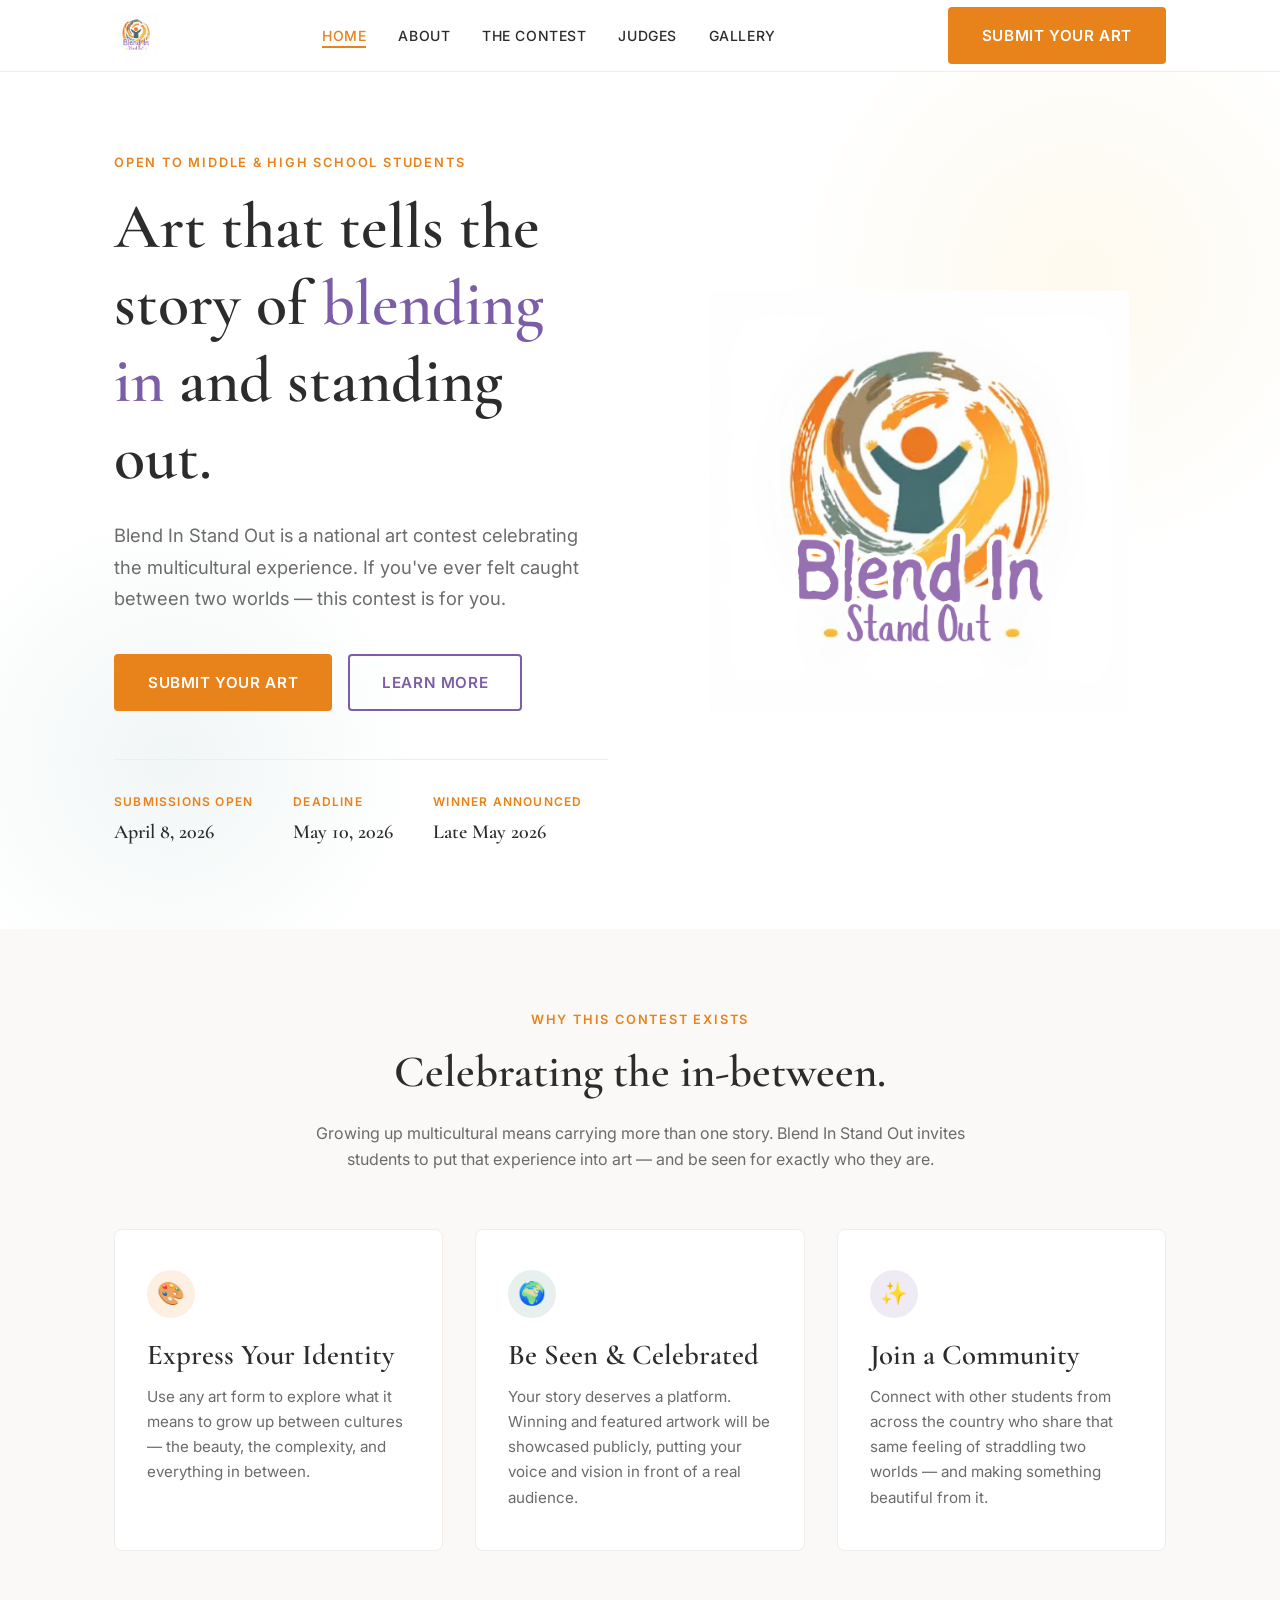
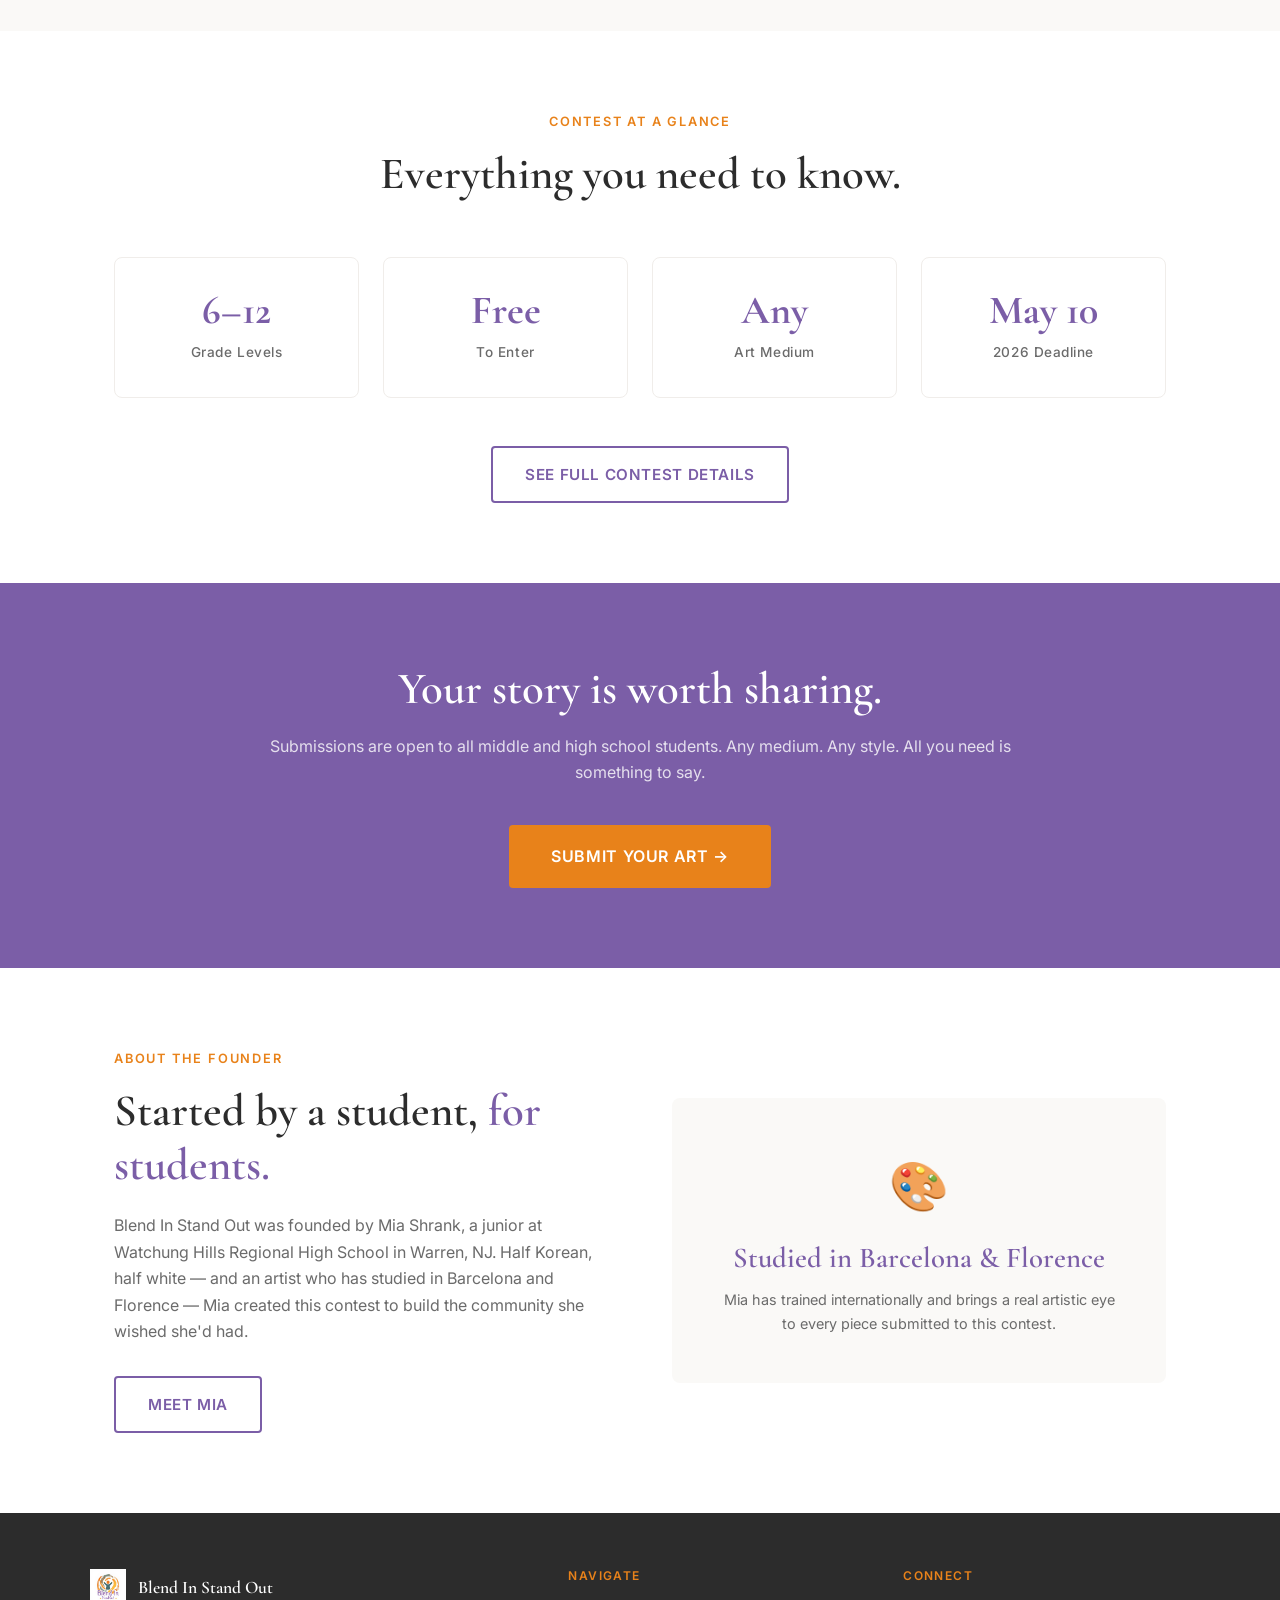
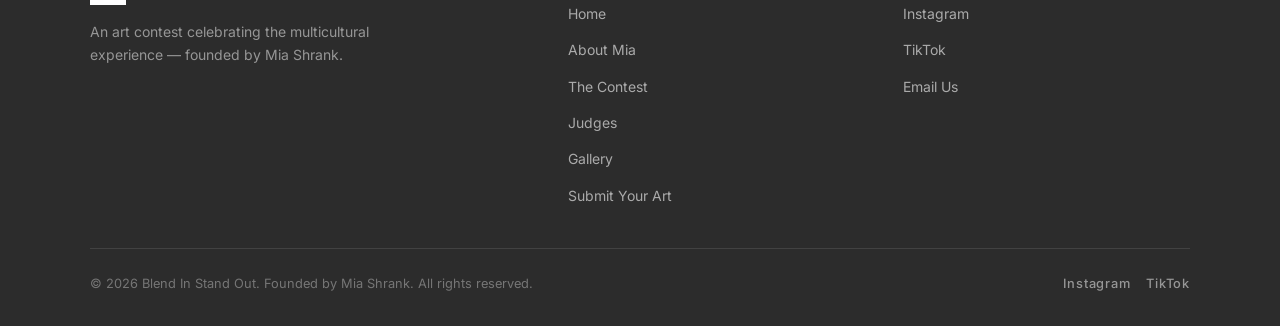
==== index.html @ b20b58b5 "Update index.html" ====
<!DOCTYPE html>
<html lang="en">
<head>
  <meta charset="UTF-8" />
  <meta name="viewport" content="width=device-width, initial-scale=1.0" />
  <title>Blend In Stand Out — Art Contest Celebrating the Multicultural Experience</title>
  <meta name="description" content="Blend In Stand Out is a national art contest celebrating the multicultural experience — open to middle and high school students." />
  <meta property="og:title" content="Blend In Stand Out Art Contest" />
  <meta property="og:description" content="An art contest celebrating the multicultural experience. Open to middle and high school students." />
  <meta property="og:image" content="images/logo.png" />
  <link rel="icon" href="images/logo.png" type="image/png" />
  <link rel="stylesheet" href="css/style.css" />
</head>
<body>

  <!-- NAVIGATION -->
  <nav class="nav">
    <div class="nav__inner">
      <a href="index.html" class="nav__logo">
        <img src="logo.png" alt="Blend In Stand Out" onerror="this.style.display='none'; this.nextElementSibling.style.display='block';" />
        <span class="nav__logo-text" style="display:none;">Blend In Stand Out</span>
      </a>
      <ul class="nav__links">
        <li><a href="index.html">Home</a></li>
        <li><a href="about.html">About</a></li>
        <li><a href="contest.html">The Contest</a></li>
        <li><a href="judges.html">Judges</a></li>
        <li><a href="gallery.html">Gallery</a></li>
      </ul>
      <a href="submit.html" class="btn btn--primary nav__cta">Submit Your Art</a>
      <button class="nav__hamburger" aria-label="Open menu">
        <span></span><span></span><span></span>
      </button>
    </div>
  </nav>

  <!-- MOBILE NAV -->
  <div class="nav__mobile">
    <a href="index.html">Home</a>
    <a href="about.html">About</a>
    <a href="contest.html">The Contest</a>
    <a href="judges.html">Judges</a>
    <a href="gallery.html">Gallery</a>
    <a href="submit.html" class="btn btn--primary">Submit Your Art</a>
  </div>

  <div class="page-content">

    <!-- HERO -->
    <section class="hero">
      <div class="hero__inner">
        <div class="hero__text">
          <p class="hero__eyebrow">Open to Middle &amp; High School Students</p>
          <h1 class="hero__title">
            Art that tells the story of <span>blending in</span> and standing out.
          </h1>
          <p class="hero__subtitle">
            Blend In Stand Out is a national art contest celebrating the multicultural experience. If you've ever felt caught between two worlds — this contest is for you.
          </p>
          <div class="hero__actions">
            <a href="submit.html" class="btn btn--primary">Submit Your Art</a>
            <a href="contest.html" class="btn btn--outline">Learn More</a>
          </div>
          <div class="hero__dates">
            <div class="hero__date-item">
              <span class="hero__date-label">Submissions Open</span>
              <span class="hero__date-value">April 8, 2026</span>
            </div>
            <div class="hero__date-item">
              <span class="hero__date-label">Deadline</span>
              <span class="hero__date-value">May 10, 2026</span>
            </div>
            <div class="hero__date-item">
              <span class="hero__date-label">Winner Announced</span>
              <span class="hero__date-value">Late May 2026</span>
            </div>
          </div>
        </div>
        <div class="hero__logo">
          <img src="logo.png" alt="Blend In Stand Out logo" />
        </div>
      </div>
    </section>

    <!-- MISSION -->
    <section class="section section--alt">
      <div class="container">
        <div class="text-center fade-in">
          <p class="hero__eyebrow">Why This Contest Exists</p>
          <h2>Celebrating the in-between.</h2>
          <p style="margin: 20px auto 0;">Growing up multicultural means carrying more than one story. Blend In Stand Out invites students to put that experience into art — and be seen for exactly who they are.</p>
        </div>
        <div class="mission__grid">
          <div class="mission__card fade-in fade-in-delay-1">
            <div class="mission__icon mission__icon--orange">🎨</div>
            <h3>Express Your Identity</h3>
            <p>Use any art form to explore what it means to grow up between cultures — the beauty, the complexity, and everything in between.</p>
          </div>
          <div class="mission__card fade-in fade-in-delay-2">
            <div class="mission__icon mission__icon--teal">🌍</div>
            <h3>Be Seen &amp; Celebrated</h3>
            <p>Your story deserves a platform. Winning and featured artwork will be showcased publicly, putting your voice and vision in front of a real audience.</p>
          </div>
          <div class="mission__card fade-in fade-in-delay-3">
            <div class="mission__icon mission__icon--purple">✨</div>
            <h3>Join a Community</h3>
            <p>Connect with other students from across the country who share that same feeling of straddling two worlds — and making something beautiful from it.</p>
          </div>
        </div>
      </div>
    </section>

    <!-- SNAPSHOT -->
    <section class="section">
      <div class="container">
        <div class="text-center fade-in">
          <p class="hero__eyebrow">Contest at a Glance</p>
          <h2>Everything you need to know.</h2>
        </div>
        <div class="snapshot__grid">
          <div class="snapshot__item fade-in fade-in-delay-1">
            <span class="snapshot__number">6–12</span>
            <span class="snapshot__label">Grade Levels</span>
          </div>
          <div class="snapshot__item fade-in fade-in-delay-2">
            <span class="snapshot__number">Free</span>
            <span class="snapshot__label">To Enter</span>
          </div>
          <div class="snapshot__item fade-in fade-in-delay-3">
            <span class="snapshot__number">Any</span>
            <span class="snapshot__label">Art Medium</span>
          </div>
          <div class="snapshot__item fade-in fade-in-delay-3">
            <span class="snapshot__number">May 10</span>
            <span class="snapshot__label">2026 Deadline</span>
          </div>
        </div>
        <div style="text-align: center; margin-top: 48px;" class="fade-in">
          <a href="contest.html" class="btn btn--outline">See Full Contest Details</a>
        </div>
      </div>
    </section>

    <!-- CTA BANNER -->
    <section class="cta-banner fade-in">
      <div class="container">
        <h2>Your story is worth sharing.</h2>
        <p class="wide">Submissions are open to all middle and high school students. Any medium. Any style. All you need is something to say.</p>
        <a href="submit.html" class="btn btn--primary">Submit Your Art →</a>
      </div>
    </section>

    <!-- ABOUT FOUNDER TEASER -->
    <section class="section">
      <div class="container">
        <div style="display: grid; grid-template-columns: 1fr 1fr; gap: 64px; align-items: center;" class="fade-in">
          <div>
            <p class="hero__eyebrow">About the Founder</p>
            <h2>Started by a student, <span style="color: var(--purple);">for students.</span></h2>
            <p style="margin: 20px 0 32px;">Blend In Stand Out was founded by Mia Shrank, a junior at Watchung Hills Regional High School in Warren, NJ. Half Korean, half white — and an artist who has studied in Barcelona and Florence — Mia created this contest to build the community she wished she'd had.</p>
            <a href="about.html" class="btn btn--outline">Meet Mia</a>
          </div>
          <div style="background: var(--off-white); border-radius: 8px; padding: 48px; text-align: center;">
            <div style="font-size: 3rem; margin-bottom: 16px;">🎨</div>
            <h3 style="color: var(--purple); margin-bottom: 12px;">Studied in Barcelona &amp; Florence</h3>
            <p style="max-width: 100%; font-size: 0.9rem;">Mia has trained internationally and brings a real artistic eye to every piece submitted to this contest.</p>
          </div>
        </div>
      </div>
    </section>

  </div><!-- end .page-content -->

  <!-- FOOTER -->
  <footer class="footer">
    <div class="footer__inner">
      <div class="footer__top">
        <div class="footer__brand">
          <div class="footer__logo">
            <img src="logo.png" alt="Blend In Stand Out" onerror="this.style.display='none';" />
            <span class="footer__logo-text">Blend In Stand Out</span>
          </div>
          <p class="footer__tagline">An art contest celebrating the multicultural experience — founded by Mia Shrank.</p>
        </div>
        <div class="footer__col">
          <h4>Navigate</h4>
          <ul>
            <li><a href="index.html">Home</a></li>
            <li><a href="about.html">About Mia</a></li>
            <li><a href="contest.html">The Contest</a></li>
            <li><a href="judges.html">Judges</a></li>
            <li><a href="gallery.html">Gallery</a></li>
            <li><a href="submit.html">Submit Your Art</a></li>
          </ul>
        </div>
        <div class="footer__col">
          <h4>Connect</h4>
          <ul>
            <li><a href="#">Instagram</a></li>
            <li><a href="#">TikTok</a></li>
            <li><a href="mailto:blendinstandout.art@gmail.com">Email Us</a></li>
          </ul>
        </div>
      </div>
      <div class="footer__bottom">
        <p class="footer__copy">© 2026 Blend In Stand Out. Founded by Mia Shrank. All rights reserved.</p>
        <div class="footer__social">
          <a href="#">Instagram</a>
          <a href="#">TikTok</a>
        </div>
      </div>
    </div>
  </footer>

  <script src="js/main.js"></script>
</body>
</html>
---- css/style.css ----
/* =====================================================
   BLEND IN STAND OUT — Main Stylesheet
   ===================================================== */

/* --- Google Fonts Import --- */
@import url('https://fonts.googleapis.com/css2?family=Cormorant+Garamond:ital,wght@0,400;0,500;0,600;0,700;1,400;1,500&family=Inter:wght@300;400;500;600&display=swap');

/* --- CSS Variables --- */
:root {
  --orange:    #E8821A;
  --teal:      #3A7D7B;
  --purple:    #7B5EA7;
  --gold:      #F0B830;
  --sage:      #8A9270;
  --taupe:     #9B8060;
  --white:     #FFFFFF;
  --off-white: #FAF9F7;
  --light-gray:#F0EDEA;
  --dark:      #2C2C2C;
  --mid-gray:  #6B6B6B;

  --font-heading: 'Cormorant Garamond', Georgia, serif;
  --font-body:    'Inter', system-ui, sans-serif;

  --max-width: 1100px;
  --section-pad: 80px 24px;
  --nav-height: 72px;
}

/* --- Reset & Base --- */
*, *::before, *::after { box-sizing: border-box; margin: 0; padding: 0; }

html { scroll-behavior: smooth; font-size: 16px; }

body {
  font-family: var(--font-body);
  color: var(--dark);
  background: var(--white);
  line-height: 1.65;
  -webkit-font-smoothing: antialiased;
}

img { max-width: 100%; height: auto; display: block; }
a  { color: inherit; text-decoration: none; }
ul { list-style: none; }

/* --- Typography --- */
h1, h2, h3, h4 {
  font-family: var(--font-heading);
  line-height: 1.2;
  font-weight: 600;
}
h1 { font-size: clamp(2.4rem, 5vw, 4rem); }
h2 { font-size: clamp(1.8rem, 3.5vw, 2.8rem); }
h3 { font-size: clamp(1.3rem, 2.5vw, 1.8rem); }
h4 { font-size: 1.15rem; }
p  { font-size: 1rem; color: var(--mid-gray); max-width: 680px; }
p.wide { max-width: 800px; }

/* --- Utility --- */
.container {
  max-width: var(--max-width);
  margin: 0 auto;
  padding: 0 24px;
}
.section { padding: var(--section-pad); }
.section--alt { background: var(--off-white); }
.text-center { text-align: center; }
.text-center p { margin-left: auto; margin-right: auto; }

/* --- Buttons --- */
.btn {
  display: inline-block;
  padding: 14px 32px;
  border-radius: 4px;
  font-family: var(--font-body);
  font-size: 0.95rem;
  font-weight: 600;
  letter-spacing: 0.04em;
  text-transform: uppercase;
  cursor: pointer;
  border: 2px solid transparent;
  transition: all 0.2s ease;
}
.btn--primary {
  background: var(--orange);
  color: var(--white);
  border-color: var(--orange);
}
.btn--primary:hover {
  background: #cf7116;
  border-color: #cf7116;
  transform: translateY(-1px);
  box-shadow: 0 4px 16px rgba(232,130,26,0.3);
}
.btn--outline {
  background: transparent;
  color: var(--purple);
  border-color: var(--purple);
}
.btn--outline:hover {
  background: var(--purple);
  color: var(--white);
  transform: translateY(-1px);
}
.btn--teal {
  background: var(--teal);
  color: var(--white);
  border-color: var(--teal);
}
.btn--teal:hover {
  background: #2e6a68;
  border-color: #2e6a68;
  transform: translateY(-1px);
}

/* =====================================================
   NAVIGATION
   ===================================================== */
.nav {
  position: fixed;
  top: 0; left: 0; right: 0;
  z-index: 100;
  height: var(--nav-height);
  background: rgba(255,255,255,0.97);
  backdrop-filter: blur(8px);
  border-bottom: 1px solid var(--light-gray);
  display: flex;
  align-items: center;
}
.nav__inner {
  max-width: var(--max-width);
  margin: 0 auto;
  padding: 0 24px;
  width: 100%;
  display: flex;
  align-items: center;
  justify-content: space-between;
}
.nav__logo img {
  height: 44px;
  width: auto;
}
.nav__logo-text {
  font-family: var(--font-heading);
  font-size: 1.3rem;
  font-weight: 700;
  color: var(--purple);
  letter-spacing: 0.01em;
}
.nav__links {
  display: flex;
  align-items: center;
  gap: 32px;
}
.nav__links a {
  font-size: 0.875rem;
  font-weight: 500;
  letter-spacing: 0.04em;
  text-transform: uppercase;
  color: var(--dark);
  position: relative;
  transition: color 0.2s;
}
.nav__links a::after {
  content: '';
  position: absolute;
  bottom: -4px; left: 0; right: 0;
  height: 2px;
  background: var(--orange);
  transform: scaleX(0);
  transition: transform 0.2s;
}
.nav__links a:hover { color: var(--orange); }
.nav__links a:hover::after { transform: scaleX(1); }
.nav__links a.active { color: var(--orange); }
.nav__links a.active::after { transform: scaleX(1); }
.nav__cta { margin-left: 8px; }

/* Hamburger */
.nav__hamburger {
  display: none;
  flex-direction: column;
  gap: 5px;
  cursor: pointer;
  padding: 4px;
  background: none;
  border: none;
}
.nav__hamburger span {
  display: block;
  width: 24px;
  height: 2px;
  background: var(--dark);
  transition: all 0.3s ease;
}
.nav__hamburger.open span:nth-child(1) { transform: translateY(7px) rotate(45deg); }
.nav__hamburger.open span:nth-child(2) { opacity: 0; }
.nav__hamburger.open span:nth-child(3) { transform: translateY(-7px) rotate(-45deg); }

/* Mobile nav */
.nav__mobile {
  display: none;
  position: fixed;
  top: var(--nav-height);
  left: 0; right: 0;
  background: var(--white);
  border-bottom: 1px solid var(--light-gray);
  padding: 24px;
  z-index: 99;
  flex-direction: column;
  gap: 20px;
}
.nav__mobile.open { display: flex; }
.nav__mobile a {
  font-size: 1.1rem;
  font-weight: 500;
  color: var(--dark);
  padding: 8px 0;
  border-bottom: 1px solid var(--light-gray);
  transition: color 0.2s;
}
.nav__mobile a:hover { color: var(--orange); }
.nav__mobile .btn { text-align: center; margin-top: 8px; }

/* Page offset for fixed nav */
.page-content { padding-top: var(--nav-height); }

/* =====================================================
   HERO (Home Page)
   ===================================================== */
.hero {
  min-height: calc(100vh - var(--nav-height));
  display: flex;
  align-items: center;
  background: var(--white);
  position: relative;
  overflow: hidden;
}
.hero::before {
  content: '';
  position: absolute;
  top: -100px; right: -100px;
  width: 600px; height: 600px;
  background: radial-gradient(circle, rgba(240,184,48,0.08) 0%, transparent 70%);
  pointer-events: none;
}
.hero::after {
  content: '';
  position: absolute;
  bottom: -80px; left: -80px;
  width: 500px; height: 500px;
  background: radial-gradient(circle, rgba(58,125,123,0.07) 0%, transparent 70%);
  pointer-events: none;
}
.hero__inner {
  max-width: var(--max-width);
  margin: 0 auto;
  padding: 80px 24px;
  display: grid;
  grid-template-columns: 1fr 1fr;
  align-items: center;
  gap: 64px;
  position: relative;
  z-index: 1;
}
.hero__eyebrow {
  font-family: var(--font-body);
  font-size: 0.8rem;
  font-weight: 600;
  letter-spacing: 0.14em;
  text-transform: uppercase;
  color: var(--orange);
  margin-bottom: 16px;
}
.hero__title {
  color: var(--dark);
  margin-bottom: 24px;
}
.hero__title span { color: var(--purple); }
.hero__subtitle {
  font-size: 1.15rem;
  line-height: 1.7;
  color: var(--mid-gray);
  max-width: 520px;
  margin-bottom: 40px;
}
.hero__actions {
  display: flex;
  gap: 16px;
  flex-wrap: wrap;
  align-items: center;
}
.hero__dates {
  margin-top: 48px;
  padding-top: 32px;
  border-top: 1px solid var(--light-gray);
  display: flex;
  gap: 40px;
}
.hero__date-item {}
.hero__date-label {
  font-size: 0.75rem;
  font-weight: 600;
  letter-spacing: 0.1em;
  text-transform: uppercase;
  color: var(--orange);
  display: block;
  margin-bottom: 4px;
}
.hero__date-value {
  font-family: var(--font-heading);
  font-size: 1.25rem;
  font-weight: 600;
  color: var(--dark);
}
.hero__logo {
  display: flex;
  align-items: center;
  justify-content: center;
}
.hero__logo img {
  max-width: 420px;
  width: 100%;
  animation: float 6s ease-in-out infinite;
}
@keyframes float {
  0%, 100% { transform: translateY(0); }
  50%       { transform: translateY(-12px); }
}

/* =====================================================
   WHAT IS BISO (Home mission section)
   ===================================================== */
.mission__grid {
  display: grid;
  grid-template-columns: repeat(3, 1fr);
  gap: 32px;
  margin-top: 56px;
}
.mission__card {
  padding: 40px 32px;
  background: var(--white);
  border: 1px solid var(--light-gray);
  border-radius: 8px;
  transition: box-shadow 0.2s, transform 0.2s;
}
.mission__card:hover {
  box-shadow: 0 8px 32px rgba(0,0,0,0.07);
  transform: translateY(-4px);
}
.mission__icon {
  width: 48px;
  height: 48px;
  border-radius: 50%;
  display: flex;
  align-items: center;
  justify-content: center;
  margin-bottom: 20px;
  font-size: 1.4rem;
}
.mission__icon--orange { background: rgba(232,130,26,0.12); }
.mission__icon--teal   { background: rgba(58,125,123,0.12); }
.mission__icon--purple { background: rgba(123,94,167,0.12); }
.mission__card h3 {
  margin-bottom: 12px;
  color: var(--dark);
}
.mission__card p { font-size: 0.95rem; }

/* =====================================================
   CONTEST SNAPSHOT (Home)
   ===================================================== */
.snapshot__grid {
  display: grid;
  grid-template-columns: repeat(4, 1fr);
  gap: 24px;
  margin-top: 56px;
}
.snapshot__item {
  text-align: center;
  padding: 32px 20px;
  background: var(--white);
  border-radius: 8px;
  border: 1px solid var(--light-gray);
}
.snapshot__number {
  font-family: var(--font-heading);
  font-size: 2.5rem;
  font-weight: 700;
  color: var(--purple);
  display: block;
  line-height: 1;
  margin-bottom: 8px;
}
.snapshot__label {
  font-size: 0.85rem;
  font-weight: 500;
  color: var(--mid-gray);
  letter-spacing: 0.04em;
}

/* =====================================================
   CTA BANNER
   ===================================================== */
.cta-banner {
  background: var(--purple);
  padding: 80px 24px;
  text-align: center;
}
.cta-banner h2 { color: var(--white); margin-bottom: 16px; }
.cta-banner p  { color: rgba(255,255,255,0.8); margin: 0 auto 40px; }
.cta-banner .btn--primary {
  background: var(--orange);
  border-color: var(--orange);
  font-size: 1rem;
  padding: 16px 40px;
}

/* =====================================================
   ABOUT PAGE
   ===================================================== */
.about-hero {
  padding: 80px 24px 60px;
  background: var(--off-white);
}
.about-hero__inner {
  max-width: var(--max-width);
  margin: 0 auto;
  display: grid;
  grid-template-columns: 1fr 1.5fr;
  gap: 64px;
  align-items: start;
}
.about-hero__photo {
  position: relative;
}
.about-hero__img {
  width: 100%;
  aspect-ratio: 4/5;
  object-fit: cover;
  border-radius: 8px;
}
.about-hero__img-placeholder {
  width: 100%;
  aspect-ratio: 4/5;
  background: var(--light-gray);
  border-radius: 8px;
  display: flex;
  align-items: center;
  justify-content: center;
  color: var(--mid-gray);
  font-size: 0.9rem;
  text-align: center;
  padding: 24px;
  font-style: italic;
}
.about-hero__accent {
  position: absolute;
  bottom: -16px; right: -16px;
  width: 80px; height: 80px;
  background: var(--orange);
  border-radius: 50%;
  opacity: 0.15;
  pointer-events: none;
}
.about-hero__eyebrow {
  font-size: 0.8rem;
  font-weight: 600;
  letter-spacing: 0.14em;
  text-transform: uppercase;
  color: var(--orange);
  margin-bottom: 12px;
}
.about-hero__content h1 {
  margin-bottom: 24px;
  color: var(--dark);
}
.about-hero__content h1 span { color: var(--purple); }
.about-hero__bio { margin-bottom: 20px; }
.about-hero__bio p {
  font-size: 1.05rem;
  line-height: 1.8;
  color: var(--mid-gray);
  max-width: 100%;
  margin-bottom: 16px;
}

.about-highlights {
  padding: 72px 24px;
}
.about-highlights__inner {
  max-width: var(--max-width);
  margin: 0 auto;
}
.about-highlights__grid {
  display: grid;
  grid-template-columns: repeat(3, 1fr);
  gap: 32px;
  margin-top: 48px;
}
.about-highlight {
  padding: 32px;
  border-left: 3px solid var(--orange);
  background: var(--white);
}
.about-highlight:nth-child(2) { border-color: var(--teal); }
.about-highlight:nth-child(3) { border-color: var(--purple); }
.about-highlight h3 {
  font-size: 1.1rem;
  margin-bottom: 8px;
}
.about-highlight p { font-size: 0.9rem; max-width: 100%; }

.artwork-section {
  padding: 72px 24px;
  background: var(--off-white);
}
.artwork-section__inner {
  max-width: var(--max-width);
  margin: 0 auto;
}
.artwork-grid {
  display: grid;
  grid-template-columns: repeat(3, 1fr);
  gap: 24px;
  margin-top: 48px;
}
.artwork-item {
  background: var(--light-gray);
  aspect-ratio: 4/3;
  border-radius: 6px;
  display: flex;
  align-items: center;
  justify-content: center;
  color: var(--mid-gray);
  font-size: 0.85rem;
  text-align: center;
  padding: 16px;
  font-style: italic;
}
.artwork-item img {
  width: 100%;
  height: 100%;
  object-fit: cover;
  border-radius: 6px;
}

/* =====================================================
   CONTEST PAGE
   ===================================================== */
.contest-hero {
  background: linear-gradient(135deg, var(--purple) 0%, #5a4280 100%);
  padding: 80px 24px;
  text-align: center;
  color: var(--white);
}
.contest-hero h1 { color: var(--white); margin-bottom: 20px; }
.contest-hero p  { color: rgba(255,255,255,0.85); margin: 0 auto; font-size: 1.1rem; }

.timeline {
  padding: 72px 24px;
}
.timeline__inner {
  max-width: var(--max-width);
  margin: 0 auto;
}
.timeline__steps {
  display: grid;
  grid-template-columns: repeat(4, 1fr);
  gap: 0;
  margin-top: 56px;
  position: relative;
}
.timeline__steps::before {
  content: '';
  position: absolute;
  top: 28px;
  left: 14%;
  right: 14%;
  height: 2px;
  background: var(--light-gray);
  z-index: 0;
}
.timeline__step {
  text-align: center;
  position: relative;
  z-index: 1;
  padding: 0 16px;
}
.timeline__dot {
  width: 56px; height: 56px;
  border-radius: 50%;
  background: var(--white);
  border: 3px solid var(--light-gray);
  display: flex;
  align-items: center;
  justify-content: center;
  margin: 0 auto 20px;
  font-weight: 700;
  font-family: var(--font-heading);
  font-size: 1.2rem;
  color: var(--mid-gray);
  transition: all 0.3s;
}
.timeline__step--active .timeline__dot {
  background: var(--orange);
  border-color: var(--orange);
  color: var(--white);
}
.timeline__step--upcoming .timeline__dot {
  background: var(--purple);
  border-color: var(--purple);
  color: var(--white);
}
.timeline__date {
  font-family: var(--font-heading);
  font-size: 1.05rem;
  font-weight: 600;
  color: var(--dark);
  margin-bottom: 6px;
}
.timeline__label {
  font-size: 0.8rem;
  font-weight: 600;
  letter-spacing: 0.08em;
  text-transform: uppercase;
  color: var(--orange);
  margin-bottom: 6px;
}
.timeline__step--upcoming .timeline__label { color: var(--purple); }
.timeline__desc { font-size: 0.85rem; color: var(--mid-gray); max-width: 160px; margin: 0 auto; }

.contest-details {
  padding: 72px 24px;
  background: var(--off-white);
}
.contest-details__inner {
  max-width: var(--max-width);
  margin: 0 auto;
  display: grid;
  grid-template-columns: 1fr 1fr;
  gap: 64px;
}
.contest-block h3 {
  color: var(--purple);
  margin-bottom: 20px;
  padding-bottom: 12px;
  border-bottom: 2px solid var(--light-gray);
}
.contest-list {
  display: flex;
  flex-direction: column;
  gap: 12px;
}
.contest-list li {
  display: flex;
  gap: 12px;
  font-size: 0.95rem;
  color: var(--mid-gray);
  line-height: 1.55;
}
.contest-list li::before {
  content: '→';
  color: var(--orange);
  font-weight: 700;
  flex-shrink: 0;
  margin-top: 1px;
}

.judging {
  padding: 72px 24px;
}
.judging__inner {
  max-width: var(--max-width);
  margin: 0 auto;
}
.judging__grid {
  display: grid;
  grid-template-columns: repeat(3, 1fr);
  gap: 24px;
  margin-top: 48px;
}
.judging__criteria {
  padding: 32px;
  background: var(--white);
  border: 1px solid var(--light-gray);
  border-radius: 8px;
  text-align: center;
}
.judging__pct {
  font-family: var(--font-heading);
  font-size: 2.5rem;
  font-weight: 700;
  color: var(--orange);
  display: block;
  margin-bottom: 8px;
}
.judging__criteria h4 {
  font-family: var(--font-heading);
  font-size: 1.15rem;
  color: var(--dark);
  margin-bottom: 10px;
}
.judging__criteria p { font-size: 0.875rem; max-width: 100%; }

.faq {
  padding: 72px 24px;
  background: var(--off-white);
}
.faq__inner {
  max-width: 780px;
  margin: 0 auto;
}
.faq__list { margin-top: 48px; }
.faq__item {
  border-bottom: 1px solid var(--light-gray);
  padding: 24px 0;
}
.faq__question {
  font-family: var(--font-heading);
  font-size: 1.15rem;
  font-weight: 600;
  color: var(--dark);
  cursor: pointer;
  display: flex;
  justify-content: space-between;
  align-items: center;
  gap: 16px;
}
.faq__question::after {
  content: '+';
  font-size: 1.4rem;
  color: var(--orange);
  flex-shrink: 0;
  transition: transform 0.2s;
}
.faq__item.open .faq__question::after { transform: rotate(45deg); }
.faq__answer {
  font-size: 0.95rem;
  color: var(--mid-gray);
  line-height: 1.7;
  max-width: 100%;
  margin-top: 0;
  max-height: 0;
  overflow: hidden;
  transition: max-height 0.3s ease, margin-top 0.3s ease;
}
.faq__item.open .faq__answer {
  margin-top: 16px;
  max-height: 300px;
}

/* =====================================================
   JUDGES PAGE
   ===================================================== */
.judges-hero {
  background: var(--off-white);
  padding: 80px 24px;
  text-align: center;
}
.judges-hero h1 span { color: var(--purple); }
.judges-hero p { margin: 20px auto 0; font-size: 1.05rem; }

.judges-grid {
  padding: 72px 24px;
}
.judges-grid__inner {
  max-width: var(--max-width);
  margin: 0 auto;
}
.judges-cards {
  display: grid;
  grid-template-columns: repeat(3, 1fr);
  gap: 32px;
  margin-top: 56px;
}
.judge-card {
  background: var(--white);
  border: 1px solid var(--light-gray);
  border-radius: 8px;
  padding: 40px 32px;
  text-align: center;
  transition: box-shadow 0.2s, transform 0.2s;
}
.judge-card:hover {
  box-shadow: 0 8px 32px rgba(0,0,0,0.07);
  transform: translateY(-4px);
}
.judge-card__avatar {
  width: 80px; height: 80px;
  border-radius: 50%;
  background: var(--light-gray);
  margin: 0 auto 20px;
  display: flex;
  align-items: center;
  justify-content: center;
  font-size: 1.8rem;
  color: var(--mid-gray);
  overflow: hidden;
}
.judge-card__avatar img {
  width: 100%; height: 100%;
  object-fit: cover;
}
.judge-card h3 { color: var(--dark); margin-bottom: 4px; }
.judge-card__title {
  font-size: 0.85rem;
  color: var(--orange);
  font-weight: 500;
  margin-bottom: 16px;
}
.judge-card p { font-size: 0.9rem; max-width: 100%; }

.judges-coming-soon {
  padding: 72px 24px;
}
.judges-coming-soon__inner {
  max-width: 680px;
  margin: 0 auto;
  text-align: center;
  padding: 72px 48px;
  background: var(--off-white);
  border-radius: 12px;
  border: 2px dashed var(--light-gray);
}
.judges-coming-soon__icon {
  font-size: 3rem;
  margin-bottom: 24px;
}
.judges-coming-soon__inner h2 { color: var(--dark); margin-bottom: 16px; }
.judges-coming-soon__inner p { margin: 0 auto; }

/* =====================================================
   SUBMIT PAGE
   ===================================================== */
.submit-hero {
  background: linear-gradient(135deg, var(--teal) 0%, #2a5c5a 100%);
  padding: 80px 24px;
  text-align: center;
  color: var(--white);
}
.submit-hero h1 { color: var(--white); margin-bottom: 20px; }
.submit-hero p  { color: rgba(255,255,255,0.85); margin: 0 auto; font-size: 1.05rem; }

.submit-content {
  padding: 72px 24px;
}
.submit-content__inner {
  max-width: var(--max-width);
  margin: 0 auto;
  display: grid;
  grid-template-columns: 1fr 2fr;
  gap: 64px;
  align-items: start;
}
.submit-info h3 { color: var(--purple); margin-bottom: 16px; }
.submit-info p  { font-size: 0.9rem; margin-bottom: 24px; max-width: 100%; }
.submit-checklist { margin-top: 32px; }
.submit-checklist h4 {
  font-family: var(--font-heading);
  font-size: 1rem;
  color: var(--dark);
  margin-bottom: 12px;
}
.submit-checklist ul { display: flex; flex-direction: column; gap: 8px; }
.submit-checklist li {
  font-size: 0.875rem;
  color: var(--mid-gray);
  display: flex;
  gap: 8px;
}
.submit-checklist li::before {
  content: '✓';
  color: var(--teal);
  font-weight: 700;
  flex-shrink: 0;
}
.submit-form-area {
  background: var(--off-white);
  border-radius: 8px;
  padding: 40px;
  min-height: 400px;
}
.form-placeholder {
  display: flex;
  flex-direction: column;
  align-items: center;
  justify-content: center;
  text-align: center;
  min-height: 400px;
  gap: 16px;
}
.form-placeholder p { font-size: 0.9rem; max-width: 320px; }
.submit-form-area iframe {
  width: 100%;
  min-height: 900px;
  border: none;
  border-radius: 4px;
}

/* =====================================================
   GALLERY PAGE
   ===================================================== */
.gallery-hero {
  background: var(--off-white);
  padding: 80px 24px;
  text-align: center;
}
.gallery-hero h1 span { color: var(--orange); }
.gallery-hero p { margin: 20px auto 0; font-size: 1.05rem; }

.gallery-section {
  padding: 72px 24px;
}
.gallery-section__inner {
  max-width: var(--max-width);
  margin: 0 auto;
}
.gallery-masonry {
  columns: 3;
  column-gap: 20px;
  margin-top: 48px;
}
.gallery-item {
  break-inside: avoid;
  margin-bottom: 20px;
  border-radius: 6px;
  overflow: hidden;
  position: relative;
}
.gallery-item img {
  width: 100%;
  display: block;
  transition: transform 0.3s;
}
.gallery-item:hover img { transform: scale(1.03); }
.gallery-item__overlay {
  position: absolute;
  inset: 0;
  background: linear-gradient(to top, rgba(0,0,0,0.7) 0%, transparent 50%);
  opacity: 0;
  transition: opacity 0.3s;
  display: flex;
  align-items: flex-end;
  padding: 20px;
}
.gallery-item:hover .gallery-item__overlay { opacity: 1; }
.gallery-item__info { color: var(--white); }
.gallery-item__info strong { display: block; font-size: 0.9rem; }
.gallery-item__info span  { font-size: 0.8rem; opacity: 0.8; }

.gallery-empty {
  text-align: center;
  padding: 80px 24px;
  background: var(--off-white);
  border-radius: 8px;
  border: 2px dashed var(--light-gray);
  margin-top: 48px;
}
.gallery-empty__icon { font-size: 3rem; margin-bottom: 24px; }
.gallery-empty h3 { color: var(--dark); margin-bottom: 12px; }
.gallery-empty p { margin: 0 auto; max-width: 480px; }

/* =====================================================
   FOOTER
   ===================================================== */
.footer {
  background: var(--dark);
  padding: 56px 24px 32px;
}
.footer__inner {
  max-width: var(--max-width);
  margin: 0 auto;
}
.footer__top {
  display: grid;
  grid-template-columns: 1.5fr 1fr 1fr;
  gap: 48px;
  padding-bottom: 40px;
  border-bottom: 1px solid rgba(255,255,255,0.1);
}
.footer__brand {}
.footer__logo {
  display: flex;
  align-items: center;
  gap: 12px;
  margin-bottom: 16px;
}
.footer__logo img { height: 36px; }
.footer__logo-text {
  font-family: var(--font-heading);
  font-size: 1.1rem;
  font-weight: 600;
  color: var(--white);
}
.footer__tagline {
  font-size: 0.875rem;
  color: rgba(255,255,255,0.5);
  line-height: 1.6;
  max-width: 280px;
}
.footer__col h4 {
  font-family: var(--font-body);
  font-size: 0.75rem;
  font-weight: 600;
  letter-spacing: 0.12em;
  text-transform: uppercase;
  color: var(--orange);
  margin-bottom: 16px;
}
.footer__col ul { display: flex; flex-direction: column; gap: 10px; }
.footer__col li a {
  font-size: 0.875rem;
  color: rgba(255,255,255,0.6);
  transition: color 0.2s;
}
.footer__col li a:hover { color: var(--white); }
.footer__bottom {
  padding-top: 24px;
  display: flex;
  justify-content: space-between;
  align-items: center;
  flex-wrap: wrap;
  gap: 12px;
}
.footer__copy { font-size: 0.8rem; color: rgba(255,255,255,0.35); }
.footer__social { display: flex; gap: 16px; }
.footer__social a {
  font-size: 0.8rem;
  color: rgba(255,255,255,0.5);
  font-weight: 500;
  letter-spacing: 0.06em;
  transition: color 0.2s;
}
.footer__social a:hover { color: var(--orange); }

/* =====================================================
   PAGE HEADER (reusable inner page hero)
   ===================================================== */
.page-header {
  background: var(--off-white);
  padding: 60px 24px;
  border-bottom: 1px solid var(--light-gray);
}
.page-header__inner {
  max-width: var(--max-width);
  margin: 0 auto;
}
.page-header__eyebrow {
  font-size: 0.75rem;
  font-weight: 600;
  letter-spacing: 0.14em;
  text-transform: uppercase;
  color: var(--orange);
  margin-bottom: 10px;
}
.page-header h1 span { color: var(--purple); }

/* =====================================================
   FADE-IN ANIMATIONS
   ===================================================== */
.fade-in {
  opacity: 0;
  transform: translateY(20px);
  transition: opacity 0.6s ease, transform 0.6s ease;
}
.fade-in.visible {
  opacity: 1;
  transform: translateY(0);
}
.fade-in-delay-1 { transition-delay: 0.1s; }
.fade-in-delay-2 { transition-delay: 0.2s; }
.fade-in-delay-3 { transition-delay: 0.3s; }

/* =====================================================
   RESPONSIVE
   ===================================================== */
@media (max-width: 900px) {
  .hero__inner               { grid-template-columns: 1fr; gap: 40px; text-align: center; }
  .hero__logo                { order: -1; }
  .hero__logo img            { max-width: 280px; }
  .hero__actions             { justify-content: center; }
  .hero__dates               { justify-content: center; }
  .mission__grid             { grid-template-columns: 1fr; }
  .snapshot__grid            { grid-template-columns: repeat(2, 1fr); }
  .about-hero__inner         { grid-template-columns: 1fr; }
  .about-hero__photo         { max-width: 320px; margin: 0 auto; }
  .about-highlights__grid    { grid-template-columns: 1fr; }
  .artwork-grid              { grid-template-columns: repeat(2, 1fr); }
  .contest-details__inner    { grid-template-columns: 1fr; }
  .timeline__steps           { grid-template-columns: repeat(2, 1fr); gap: 32px; }
  .timeline__steps::before   { display: none; }
  .judging__grid             { grid-template-columns: 1fr; }
  .judges-cards              { grid-template-columns: 1fr; max-width: 400px; margin-left: auto; margin-right: auto; }
  .submit-content__inner     { grid-template-columns: 1fr; }
  .gallery-masonry           { columns: 2; }
  .footer__top               { grid-template-columns: 1fr 1fr; }
  .footer__brand             { grid-column: span 2; }
}

@media (max-width: 640px) {
  :root { --section-pad: 56px 20px; }
  .nav__links { display: none; }
  .nav__cta   { display: none; }
  .nav__hamburger { display: flex; }
  .snapshot__grid { grid-template-columns: 1fr 1fr; }
  .gallery-masonry { columns: 1; }
  .submit-form-area { padding: 20px; }
  .footer__top      { grid-template-columns: 1fr; }
  .footer__brand    { grid-column: span 1; }
  .footer__bottom   { flex-direction: column; text-align: center; }
  .artwork-grid     { grid-template-columns: 1fr; }
}
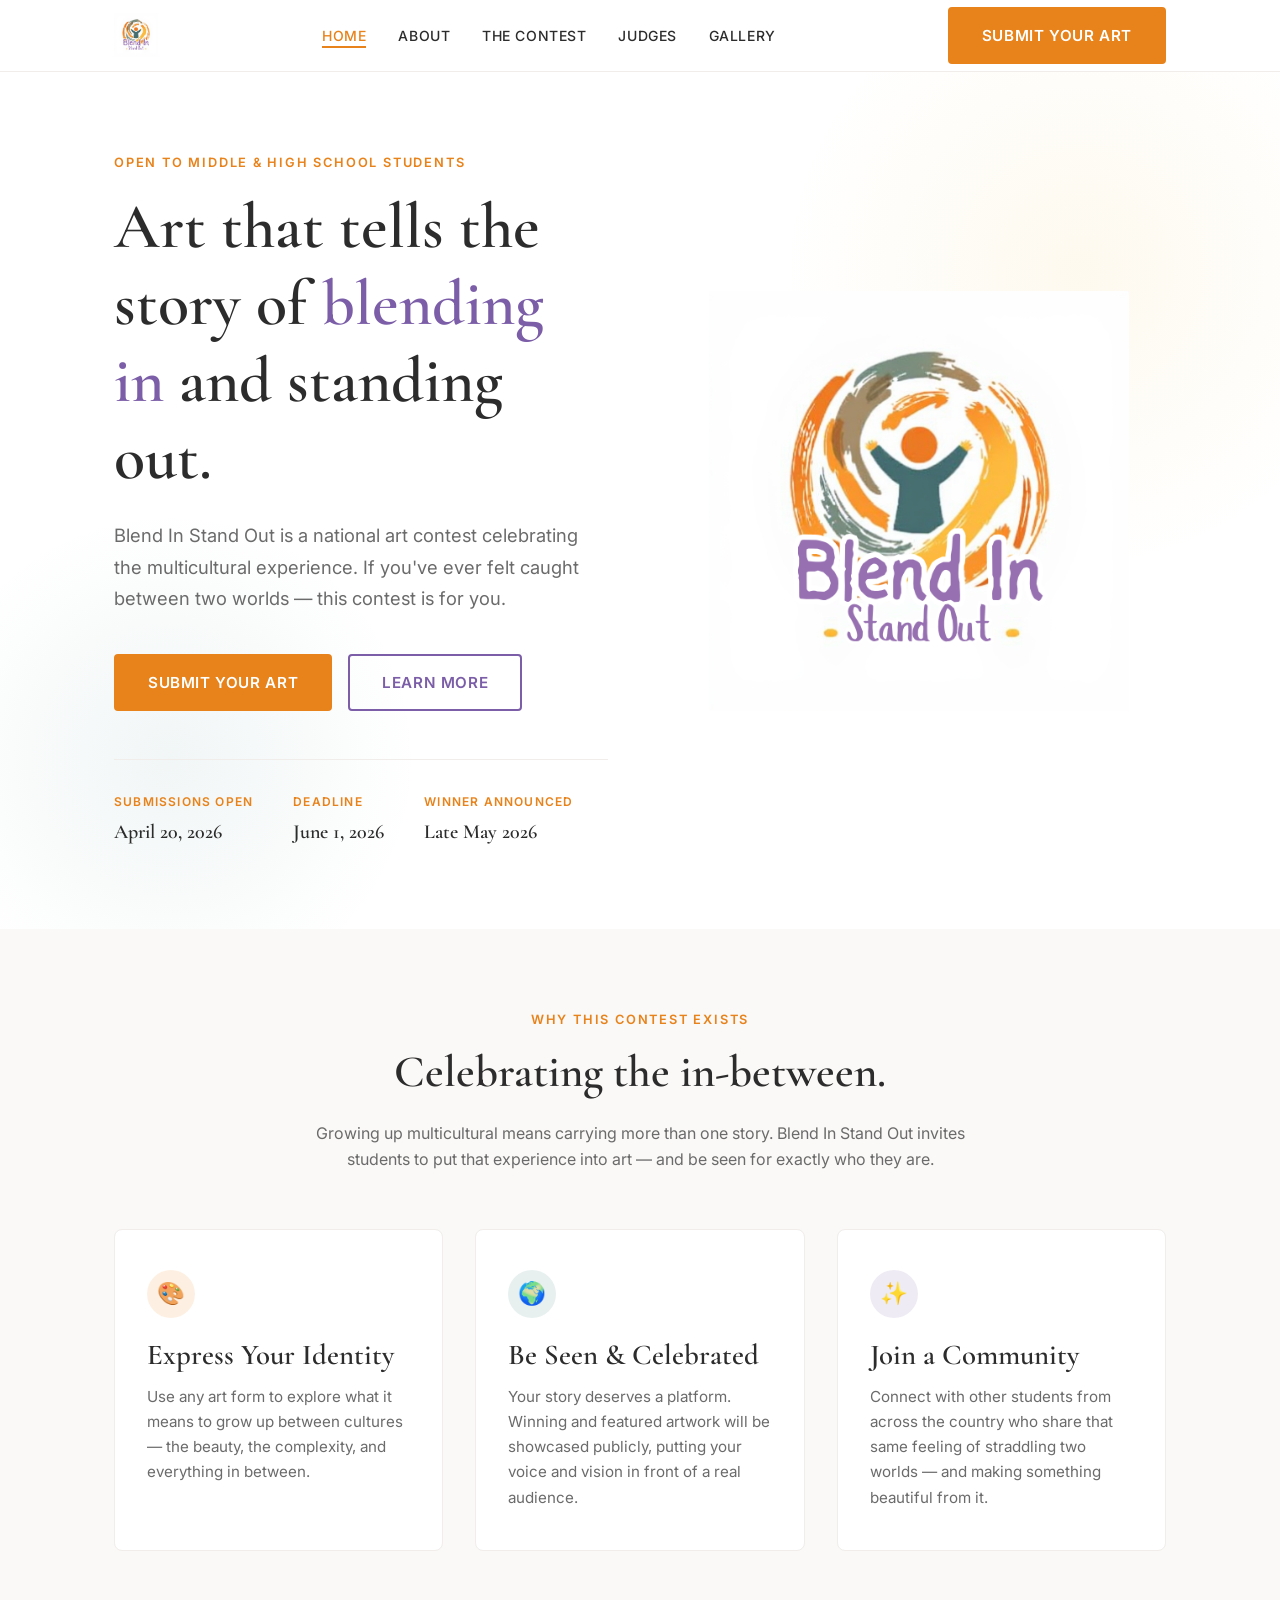
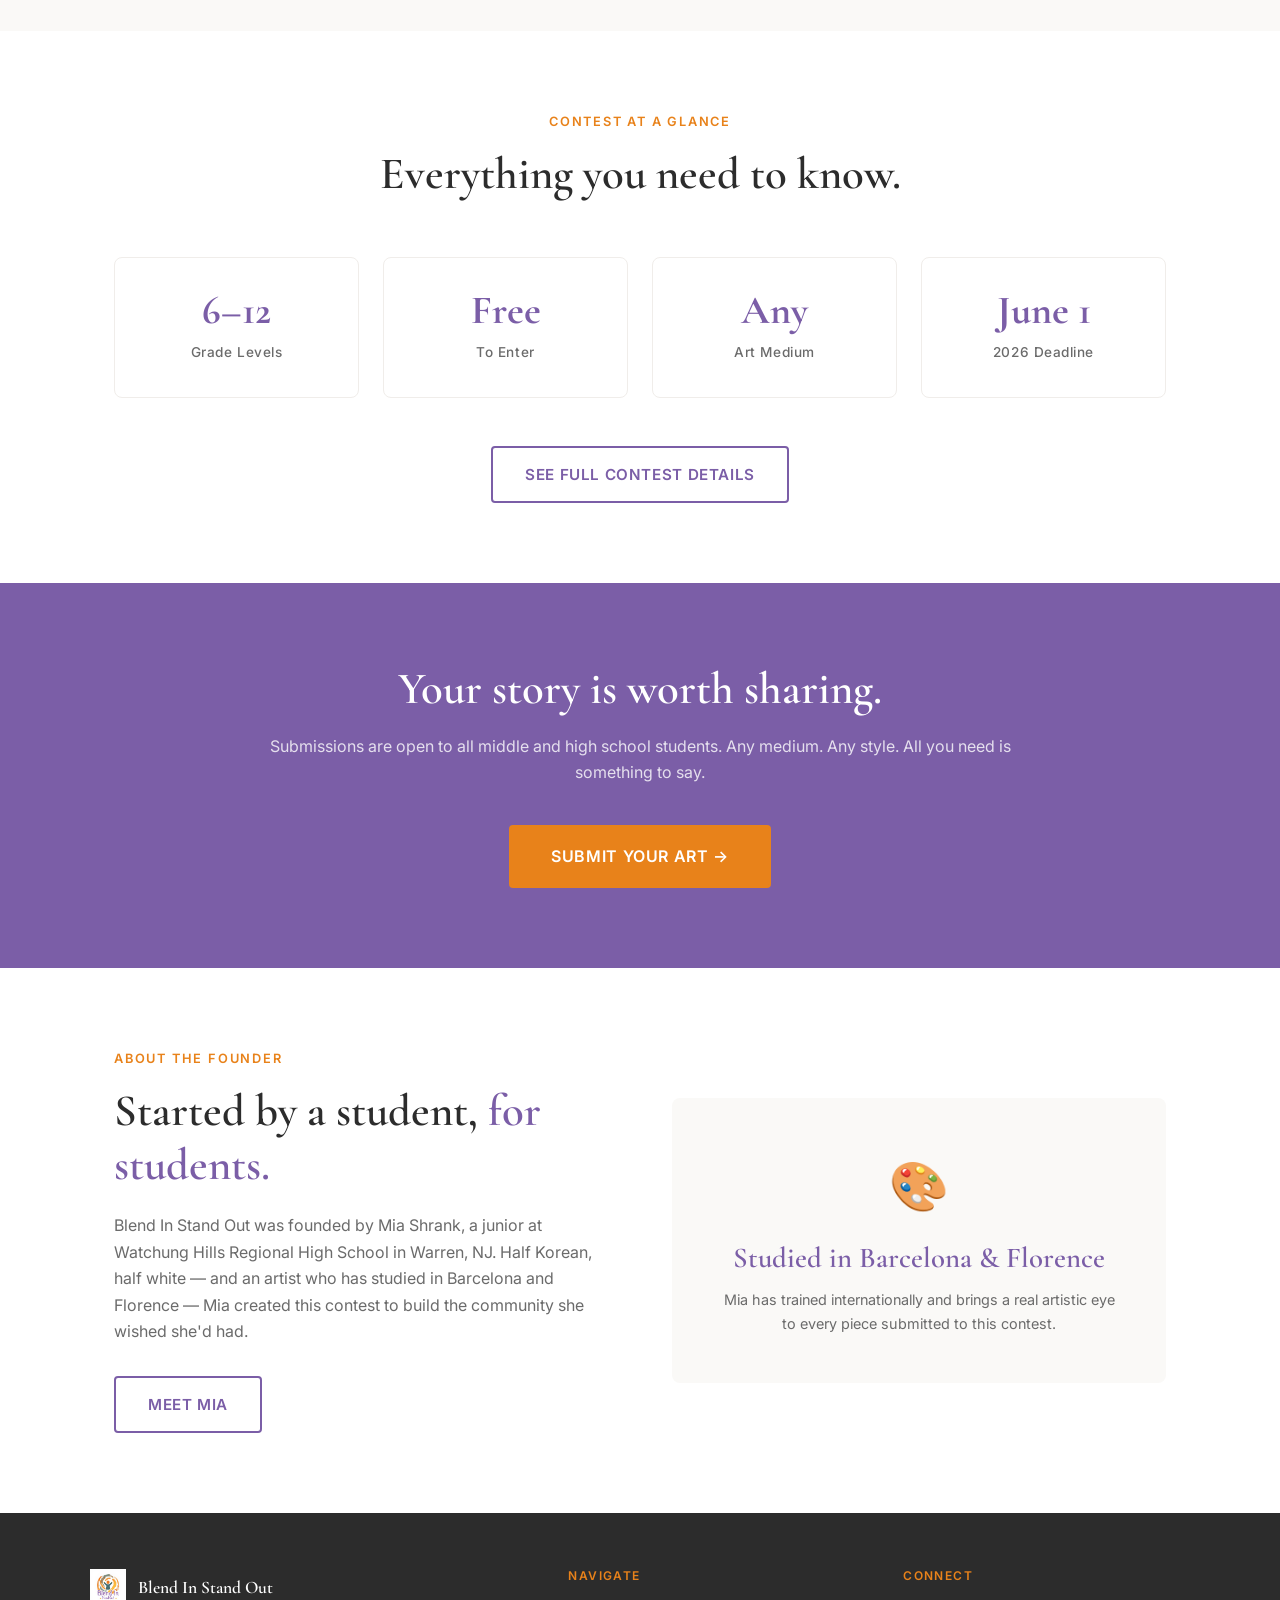
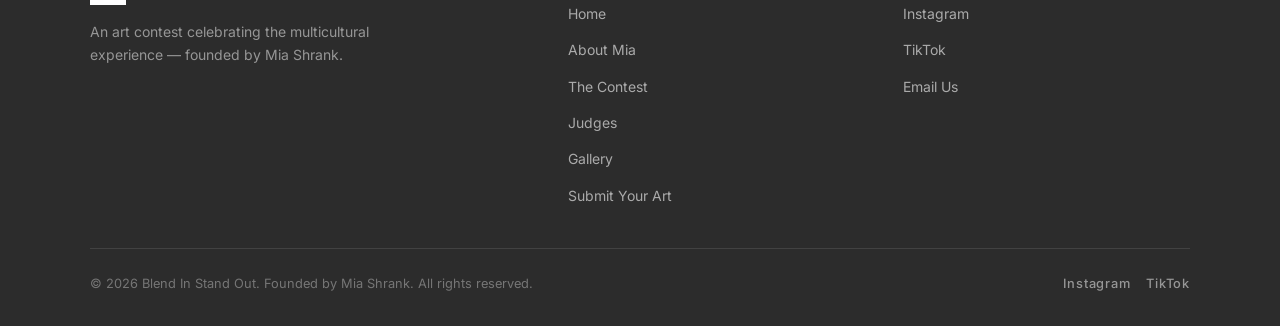
==== commit 59aeaf31: "Update index.html" ====
--- a/index.html
+++ b/index.html
@@ -64,11 +64,11 @@
           <div class="hero__dates">
             <div class="hero__date-item">
               <span class="hero__date-label">Submissions Open</span>
-              <span class="hero__date-value">April 8, 2026</span>
+              <span class="hero__date-value">April 20, 2026</span>
             </div>
             <div class="hero__date-item">
               <span class="hero__date-label">Deadline</span>
-              <span class="hero__date-value">May 10, 2026</span>
+              <span class="hero__date-value">June 1, 2026</span>
             </div>
             <div class="hero__date-item">
               <span class="hero__date-label">Winner Announced</span>
@@ -131,7 +131,7 @@
             <span class="snapshot__label">Art Medium</span>
           </div>
           <div class="snapshot__item fade-in fade-in-delay-3">
-            <span class="snapshot__number">May 10</span>
+            <span class="snapshot__number">June 1</span>
             <span class="snapshot__label">2026 Deadline</span>
           </div>
         </div>
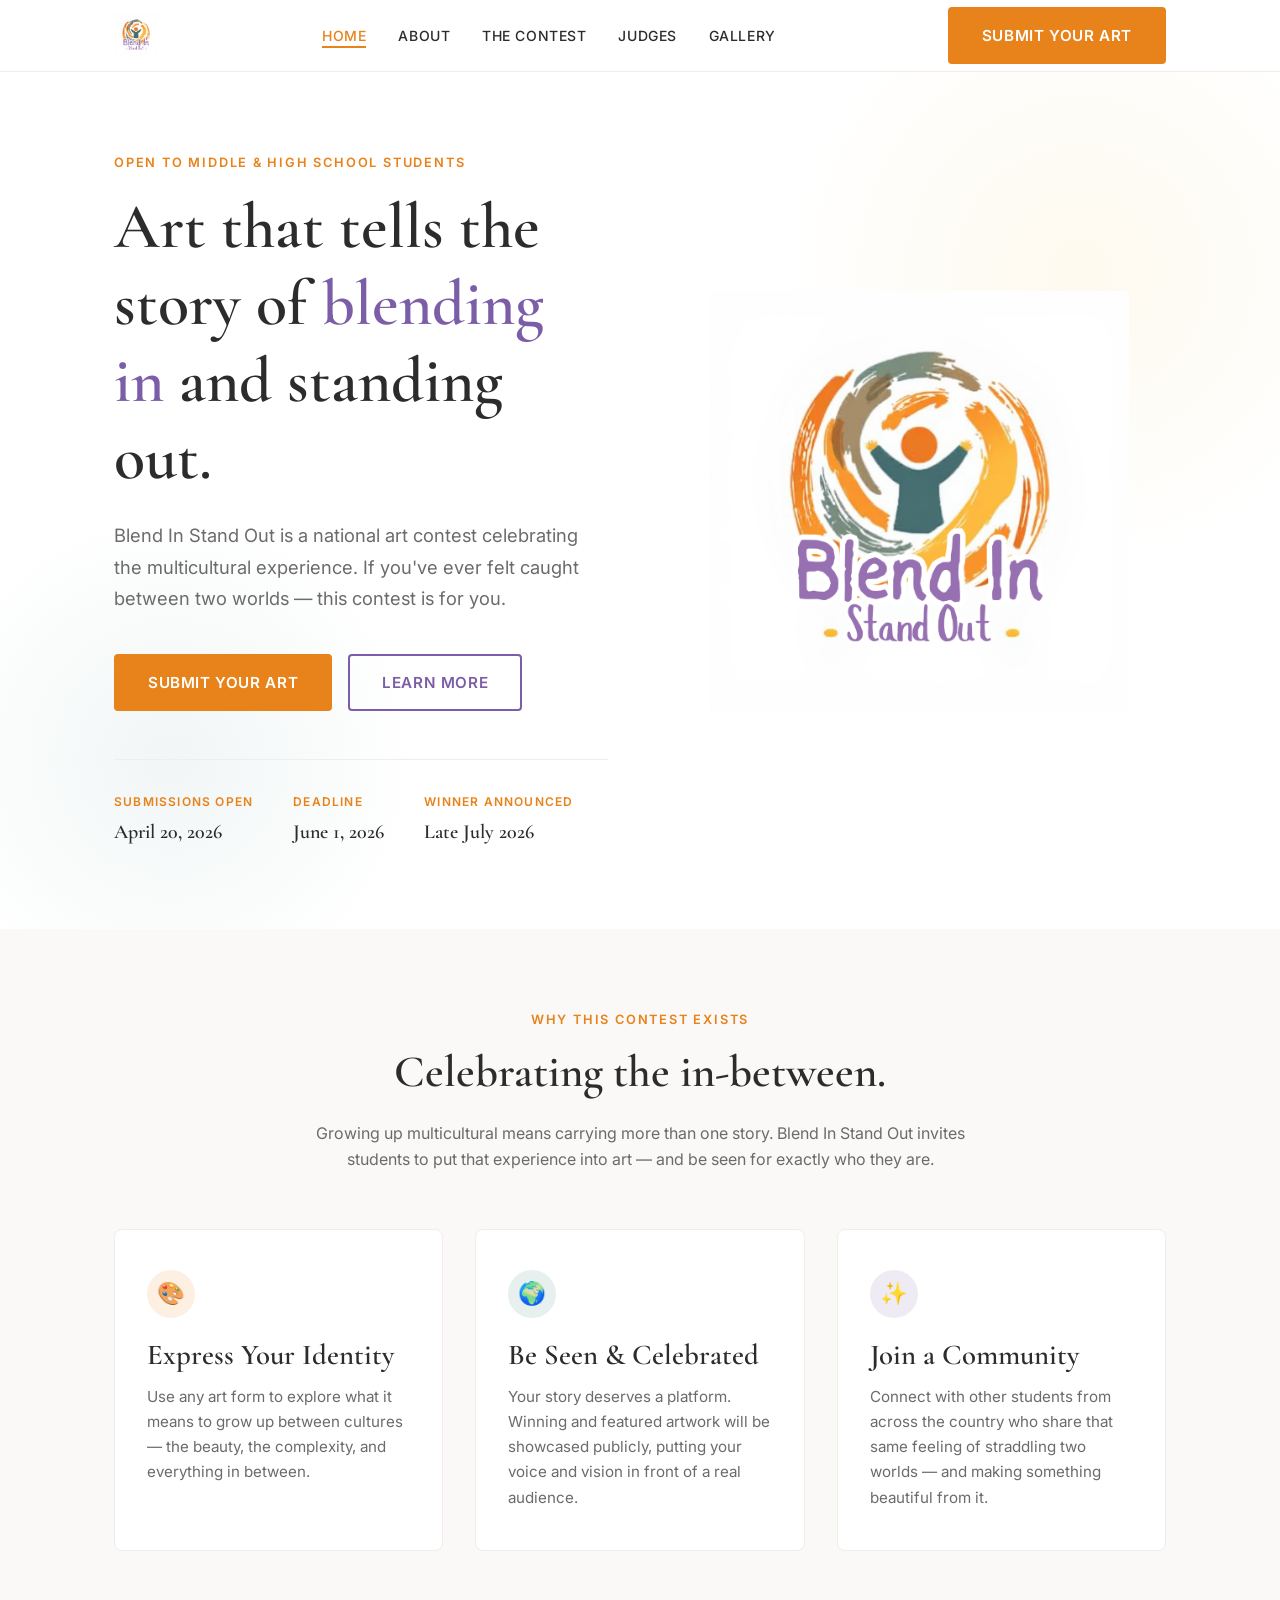
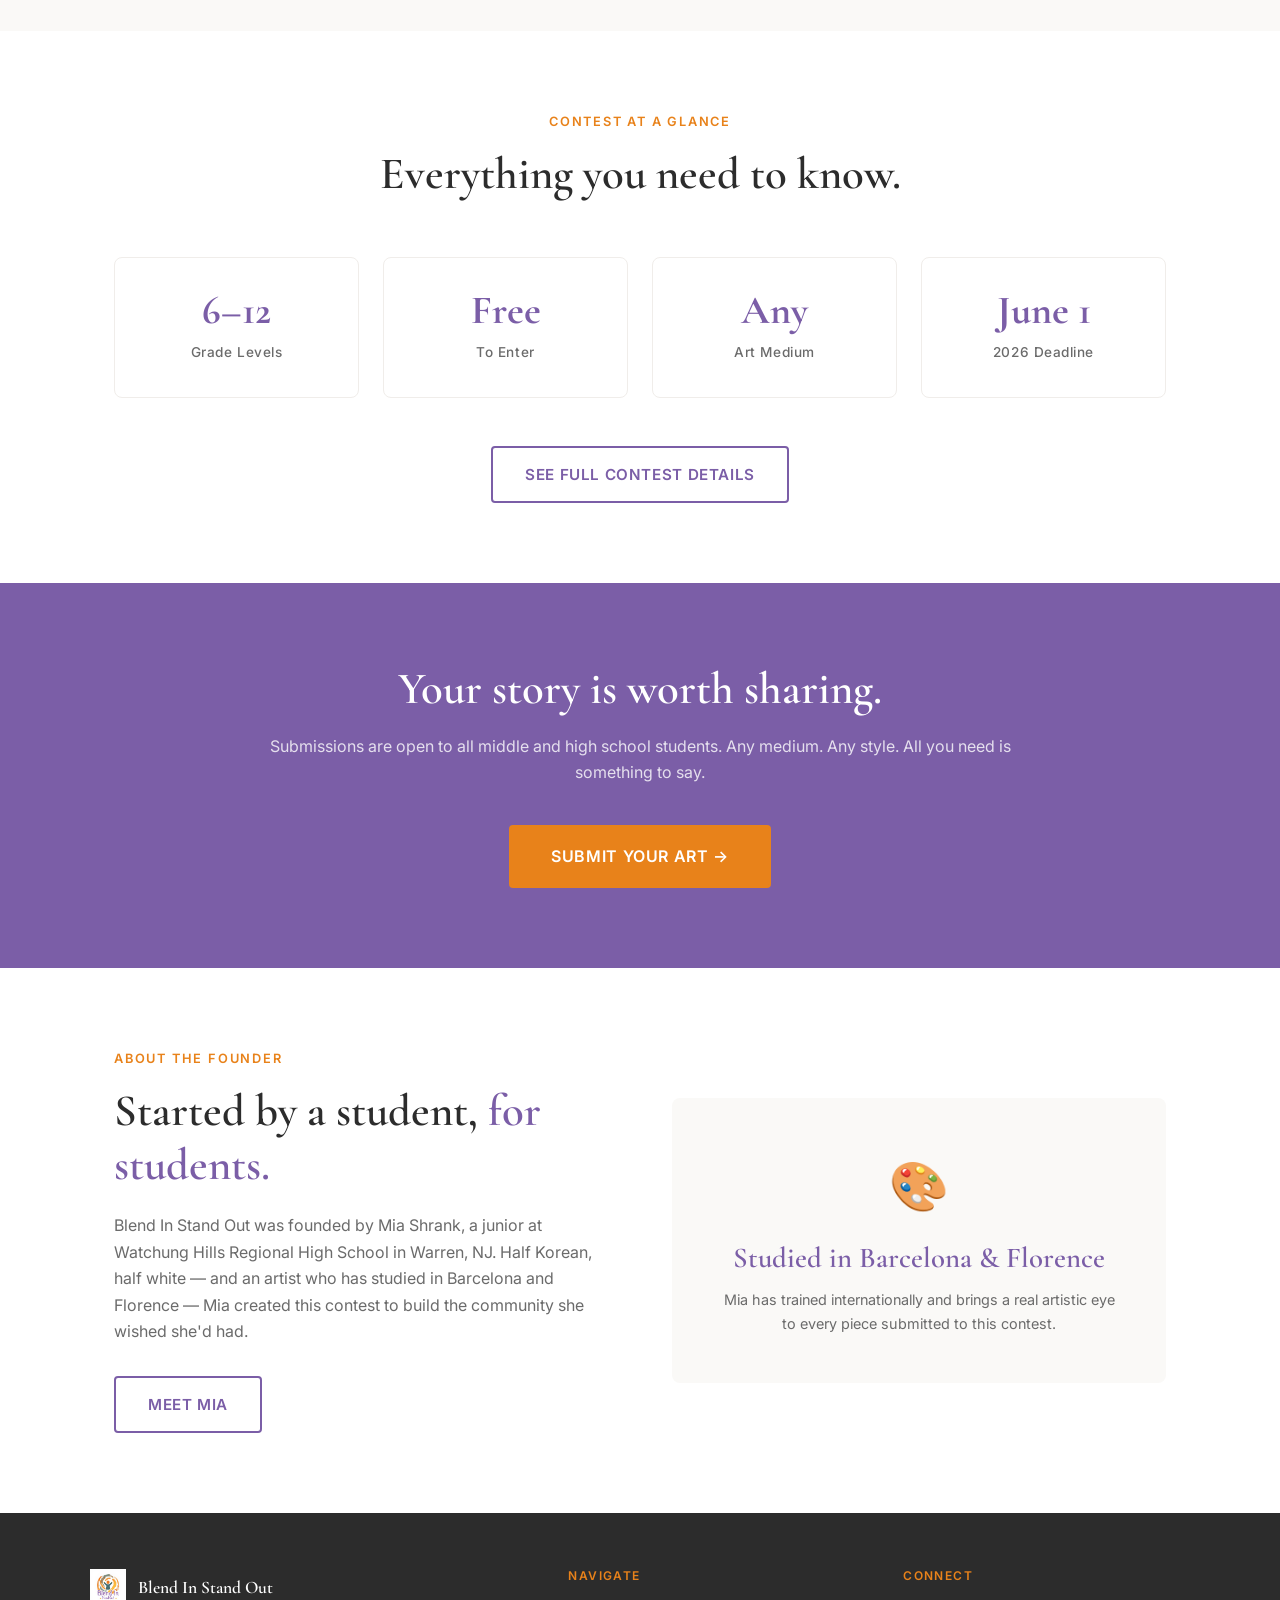
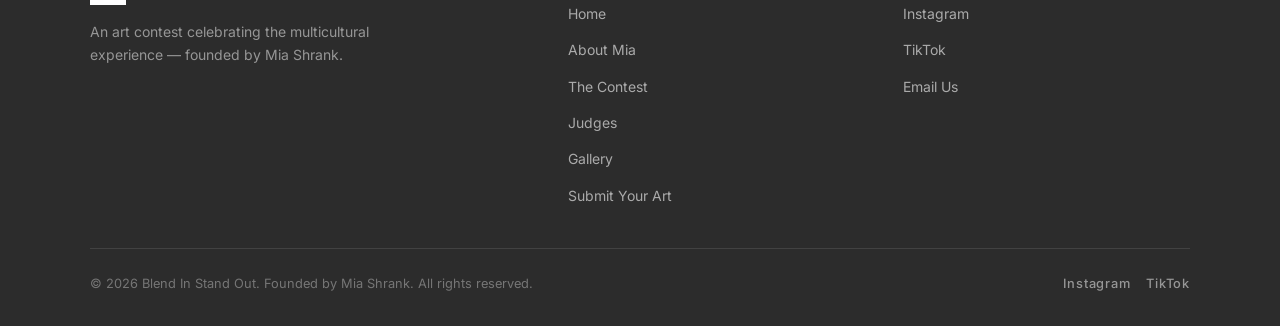
==== commit 46d27b28: "Update index.html" ====
--- a/index.html
+++ b/index.html
@@ -72,7 +72,7 @@
             </div>
             <div class="hero__date-item">
               <span class="hero__date-label">Winner Announced</span>
-              <span class="hero__date-value">Late May 2026</span>
+              <span class="hero__date-value">Late July 2026</span>
             </div>
           </div>
         </div>
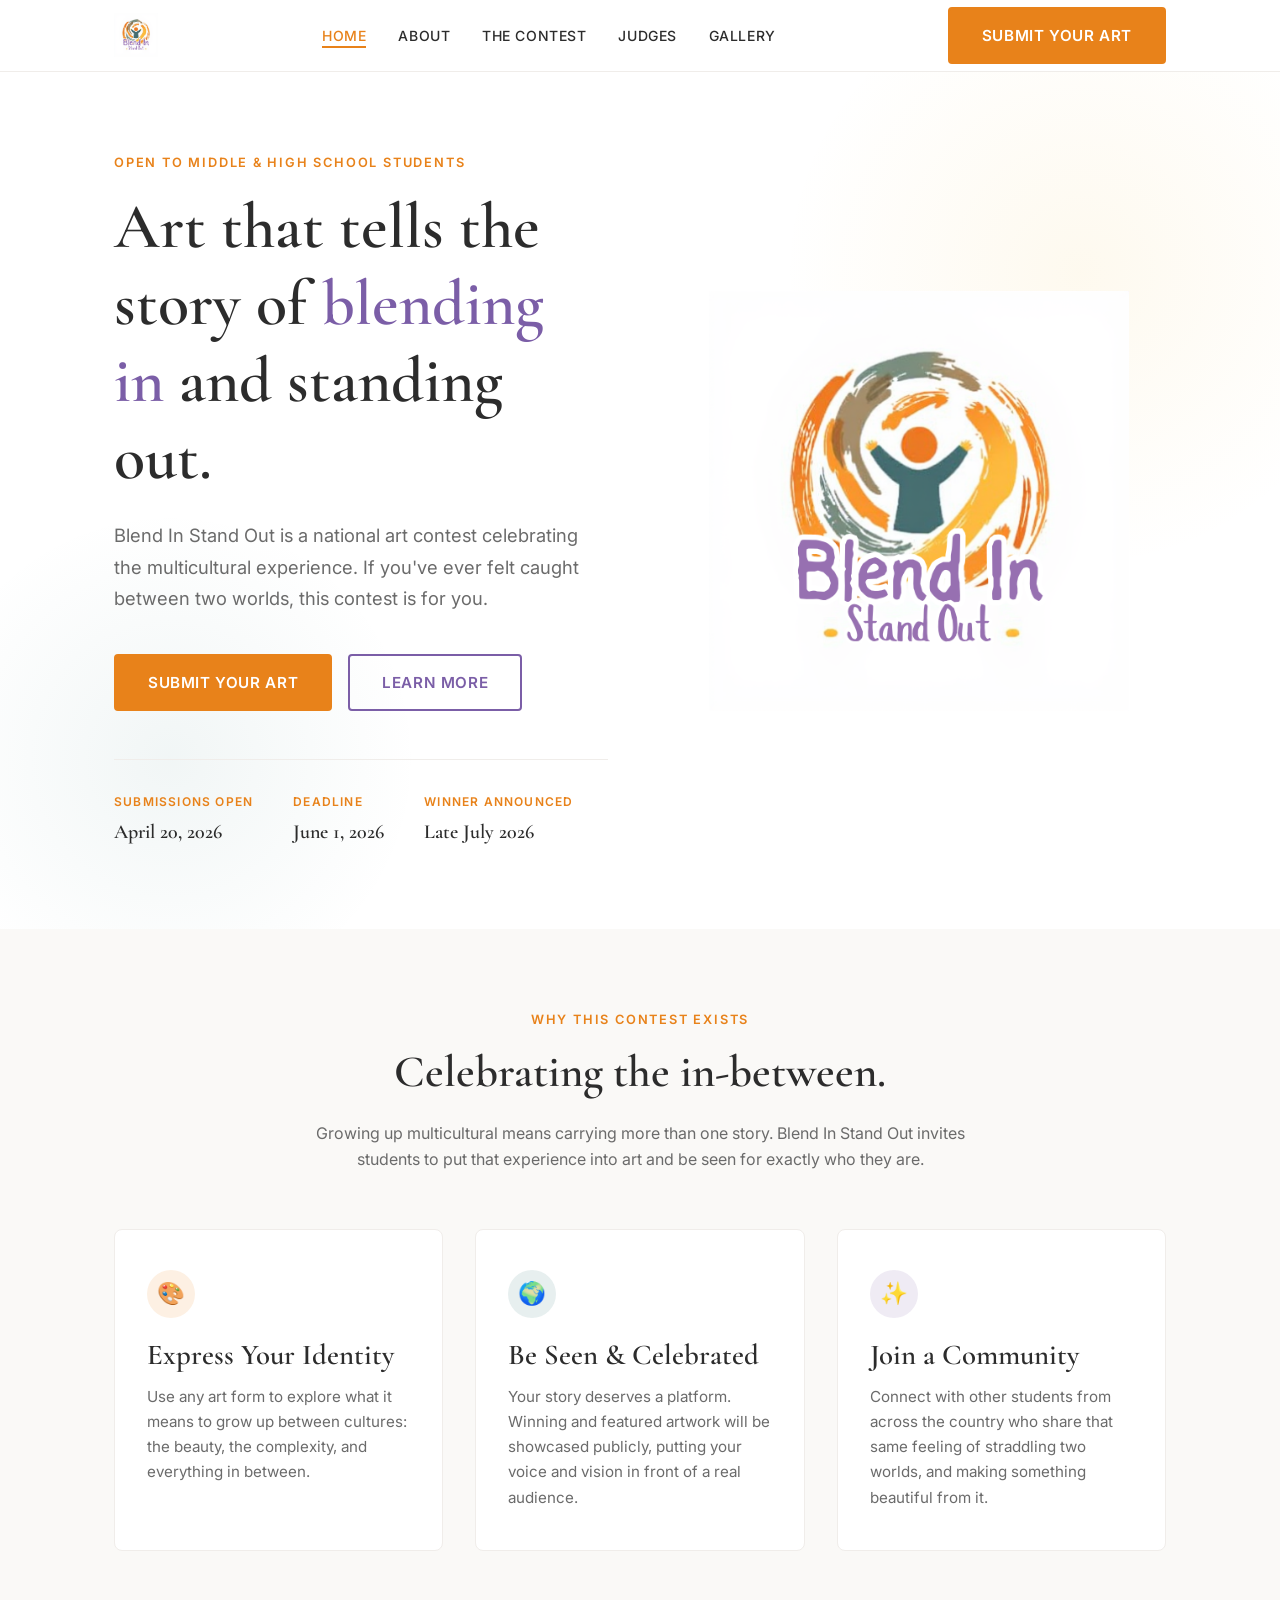
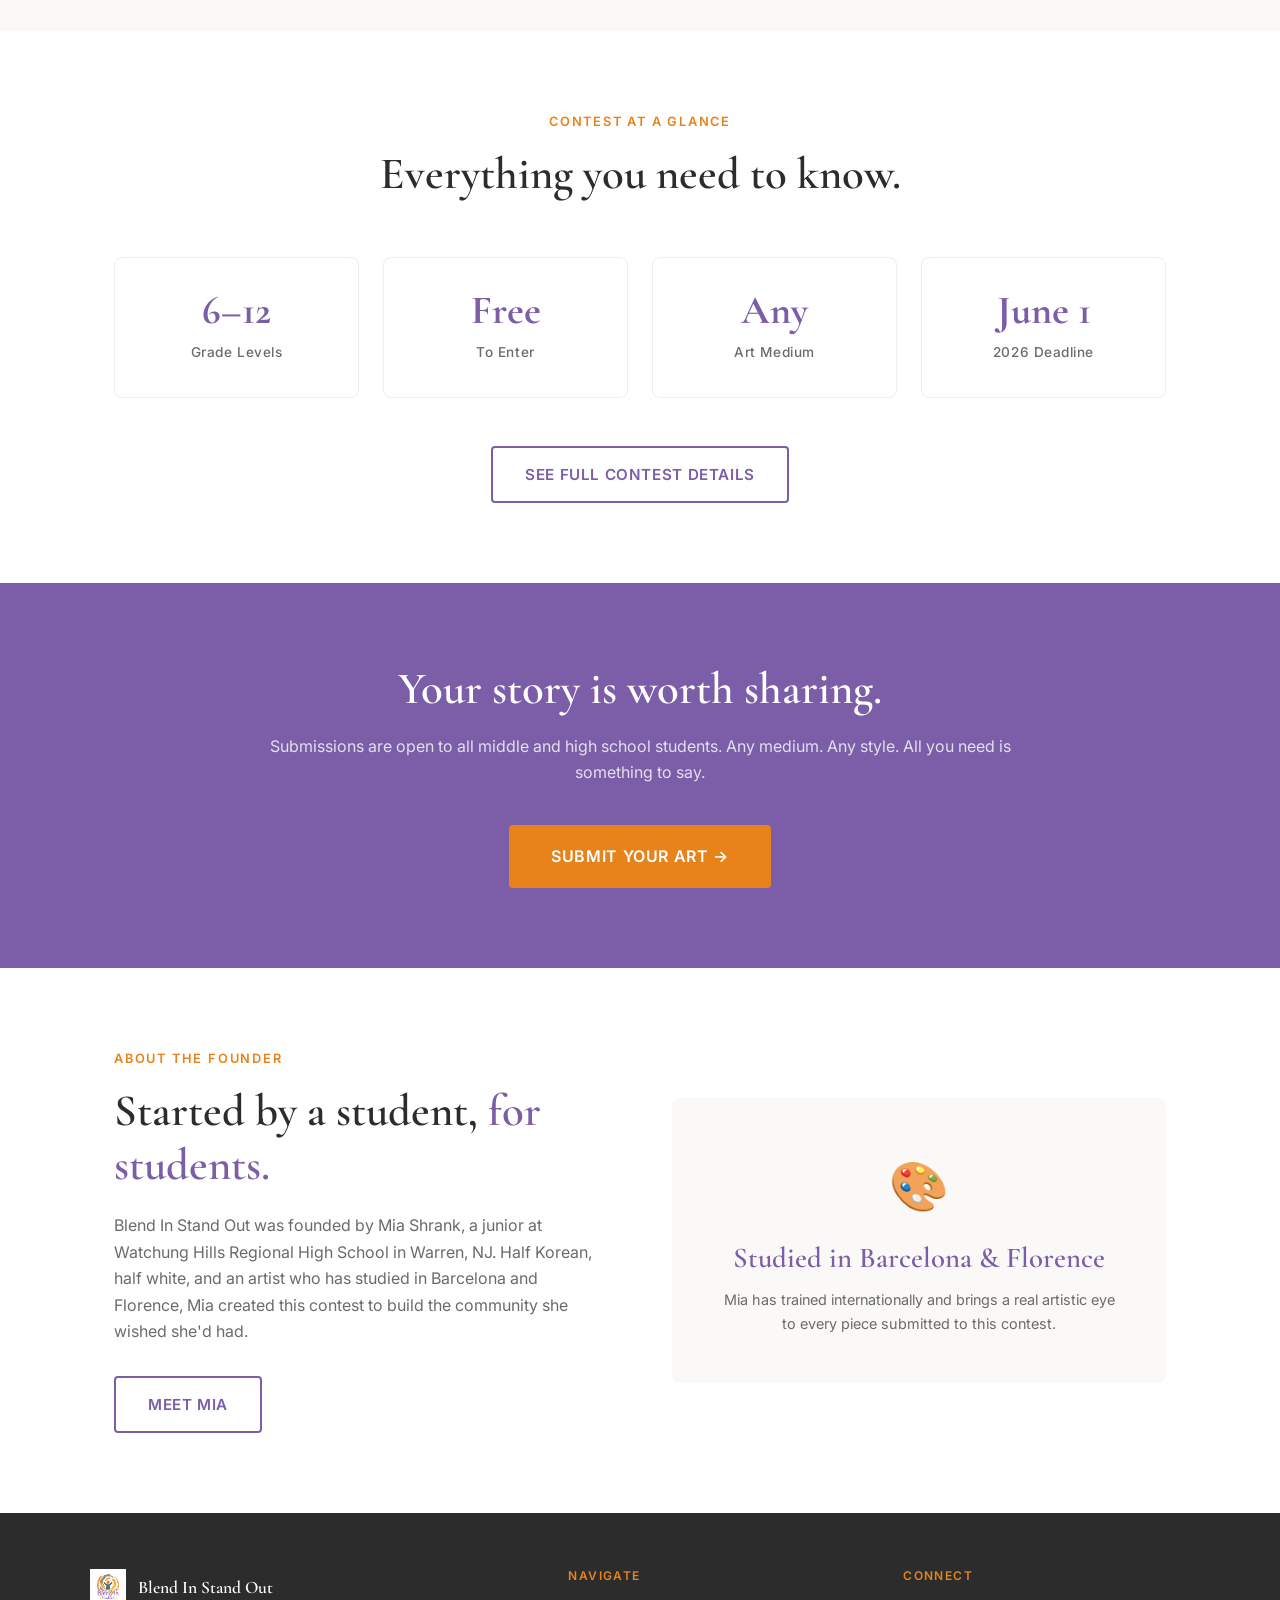
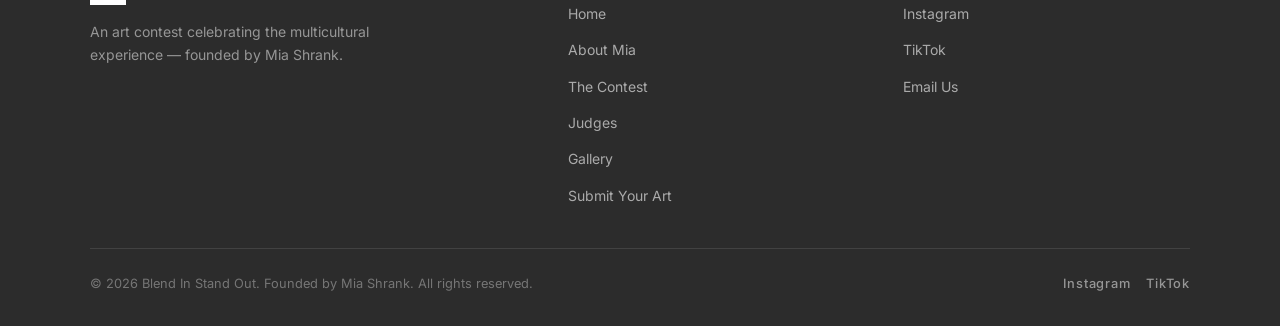
==== commit 3da5f15c: "Update index.html" ====
--- a/index.html
+++ b/index.html
@@ -4,7 +4,7 @@
   <meta charset="UTF-8" />
   <meta name="viewport" content="width=device-width, initial-scale=1.0" />
   <title>Blend In Stand Out — Art Contest Celebrating the Multicultural Experience</title>
-  <meta name="description" content="Blend In Stand Out is a national art contest celebrating the multicultural experience — open to middle and high school students." />
+  <meta name="description" content="Blend In Stand Out is a national art contest celebrating the multicultural experience, open to middle and high school students." />
   <meta property="og:title" content="Blend In Stand Out Art Contest" />
   <meta property="og:description" content="An art contest celebrating the multicultural experience. Open to middle and high school students." />
   <meta property="og:image" content="images/logo.png" />
@@ -55,7 +55,7 @@
             Art that tells the story of <span>blending in</span> and standing out.
           </h1>
           <p class="hero__subtitle">
-            Blend In Stand Out is a national art contest celebrating the multicultural experience. If you've ever felt caught between two worlds — this contest is for you.
+            Blend In Stand Out is a national art contest celebrating the multicultural experience. If you've ever felt caught between two worlds, this contest is for you.
           </p>
           <div class="hero__actions">
             <a href="submit.html" class="btn btn--primary">Submit Your Art</a>
@@ -88,13 +88,13 @@
         <div class="text-center fade-in">
           <p class="hero__eyebrow">Why This Contest Exists</p>
           <h2>Celebrating the in-between.</h2>
-          <p style="margin: 20px auto 0;">Growing up multicultural means carrying more than one story. Blend In Stand Out invites students to put that experience into art — and be seen for exactly who they are.</p>
+          <p style="margin: 20px auto 0;">Growing up multicultural means carrying more than one story. Blend In Stand Out invites students to put that experience into art and be seen for exactly who they are.</p>
         </div>
         <div class="mission__grid">
           <div class="mission__card fade-in fade-in-delay-1">
             <div class="mission__icon mission__icon--orange">🎨</div>
             <h3>Express Your Identity</h3>
-            <p>Use any art form to explore what it means to grow up between cultures — the beauty, the complexity, and everything in between.</p>
+            <p>Use any art form to explore what it means to grow up between cultures: the beauty, the complexity, and everything in between.</p>
           </div>
           <div class="mission__card fade-in fade-in-delay-2">
             <div class="mission__icon mission__icon--teal">🌍</div>
@@ -104,7 +104,7 @@
           <div class="mission__card fade-in fade-in-delay-3">
             <div class="mission__icon mission__icon--purple">✨</div>
             <h3>Join a Community</h3>
-            <p>Connect with other students from across the country who share that same feeling of straddling two worlds — and making something beautiful from it.</p>
+            <p>Connect with other students from across the country who share that same feeling of straddling two worlds, and making something beautiful from it.</p>
           </div>
         </div>
       </div>
@@ -157,7 +157,7 @@
           <div>
             <p class="hero__eyebrow">About the Founder</p>
             <h2>Started by a student, <span style="color: var(--purple);">for students.</span></h2>
-            <p style="margin: 20px 0 32px;">Blend In Stand Out was founded by Mia Shrank, a junior at Watchung Hills Regional High School in Warren, NJ. Half Korean, half white — and an artist who has studied in Barcelona and Florence — Mia created this contest to build the community she wished she'd had.</p>
+            <p style="margin: 20px 0 32px;">Blend In Stand Out was founded by Mia Shrank, a junior at Watchung Hills Regional High School in Warren, NJ. Half Korean, half white, and an artist who has studied in Barcelona and Florence, Mia created this contest to build the community she wished she'd had.</p>
             <a href="about.html" class="btn btn--outline">Meet Mia</a>
           </div>
           <div style="background: var(--off-white); border-radius: 8px; padding: 48px; text-align: center;">
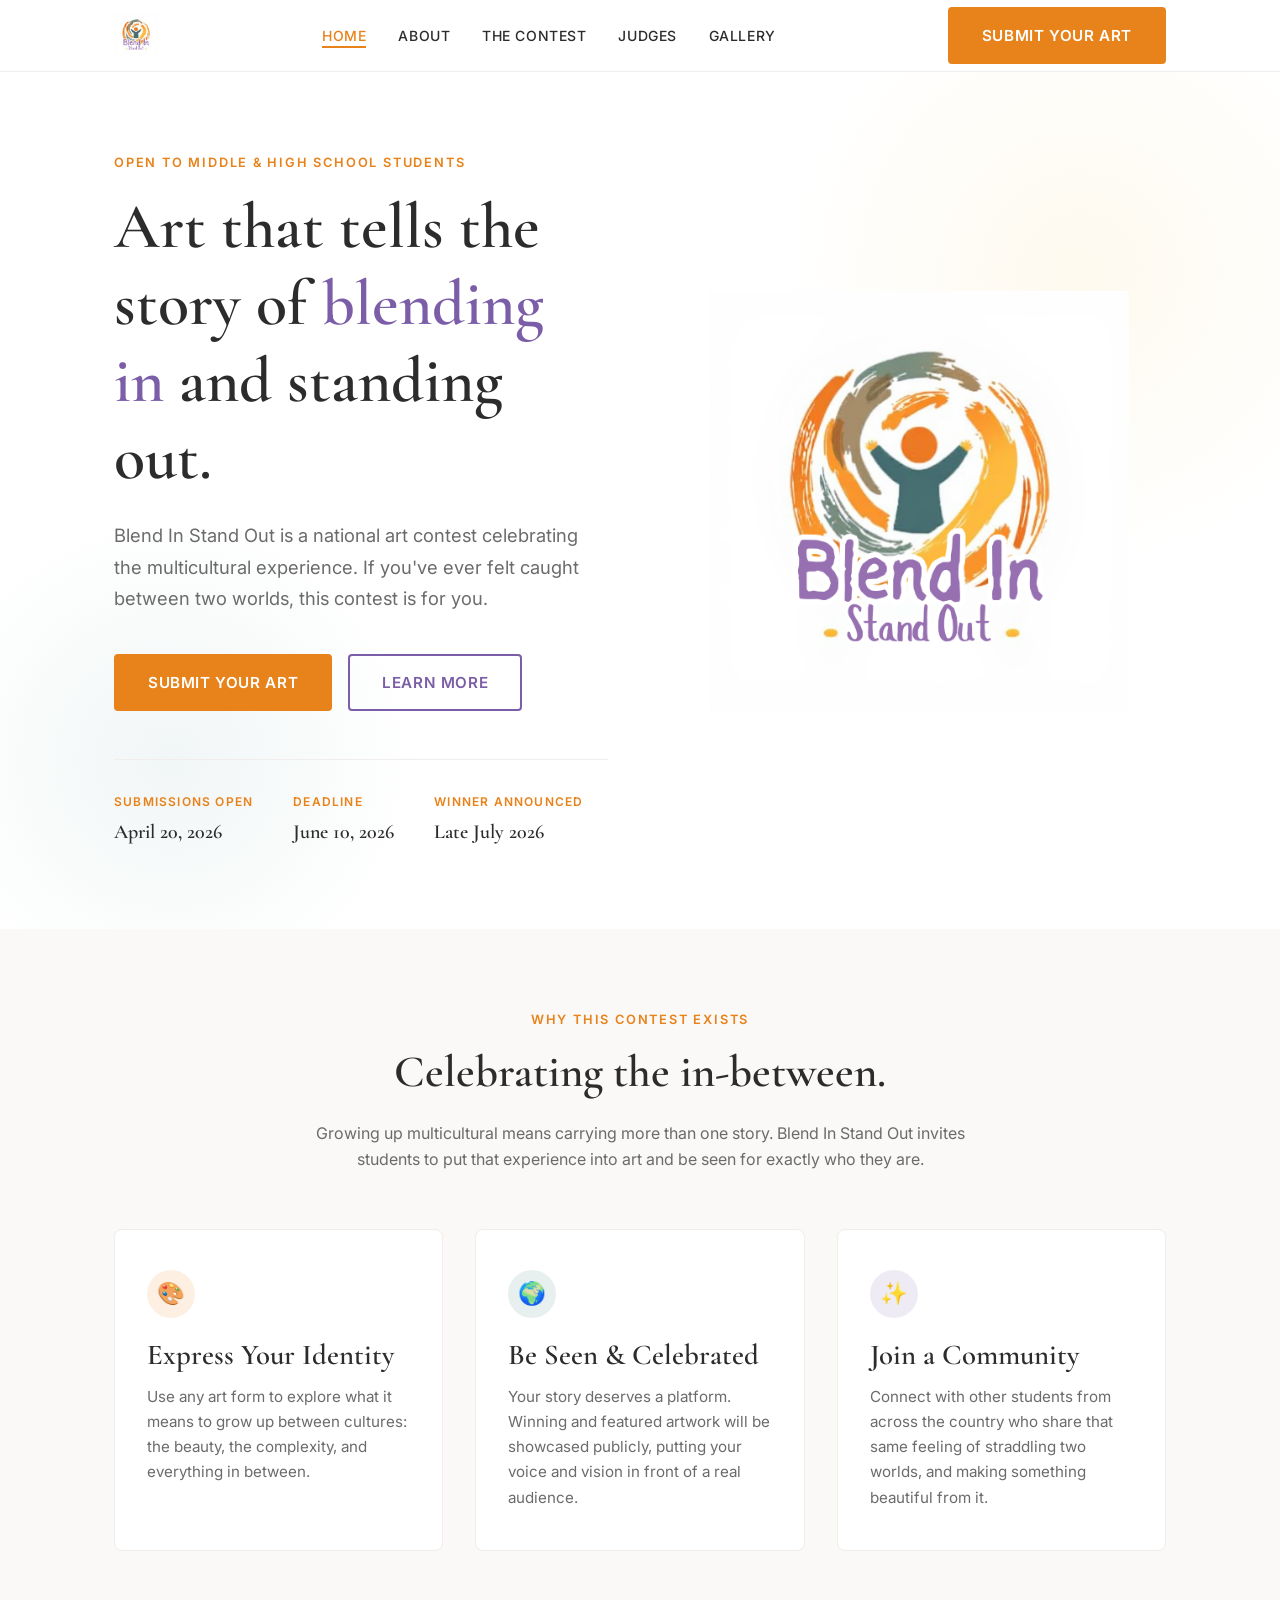
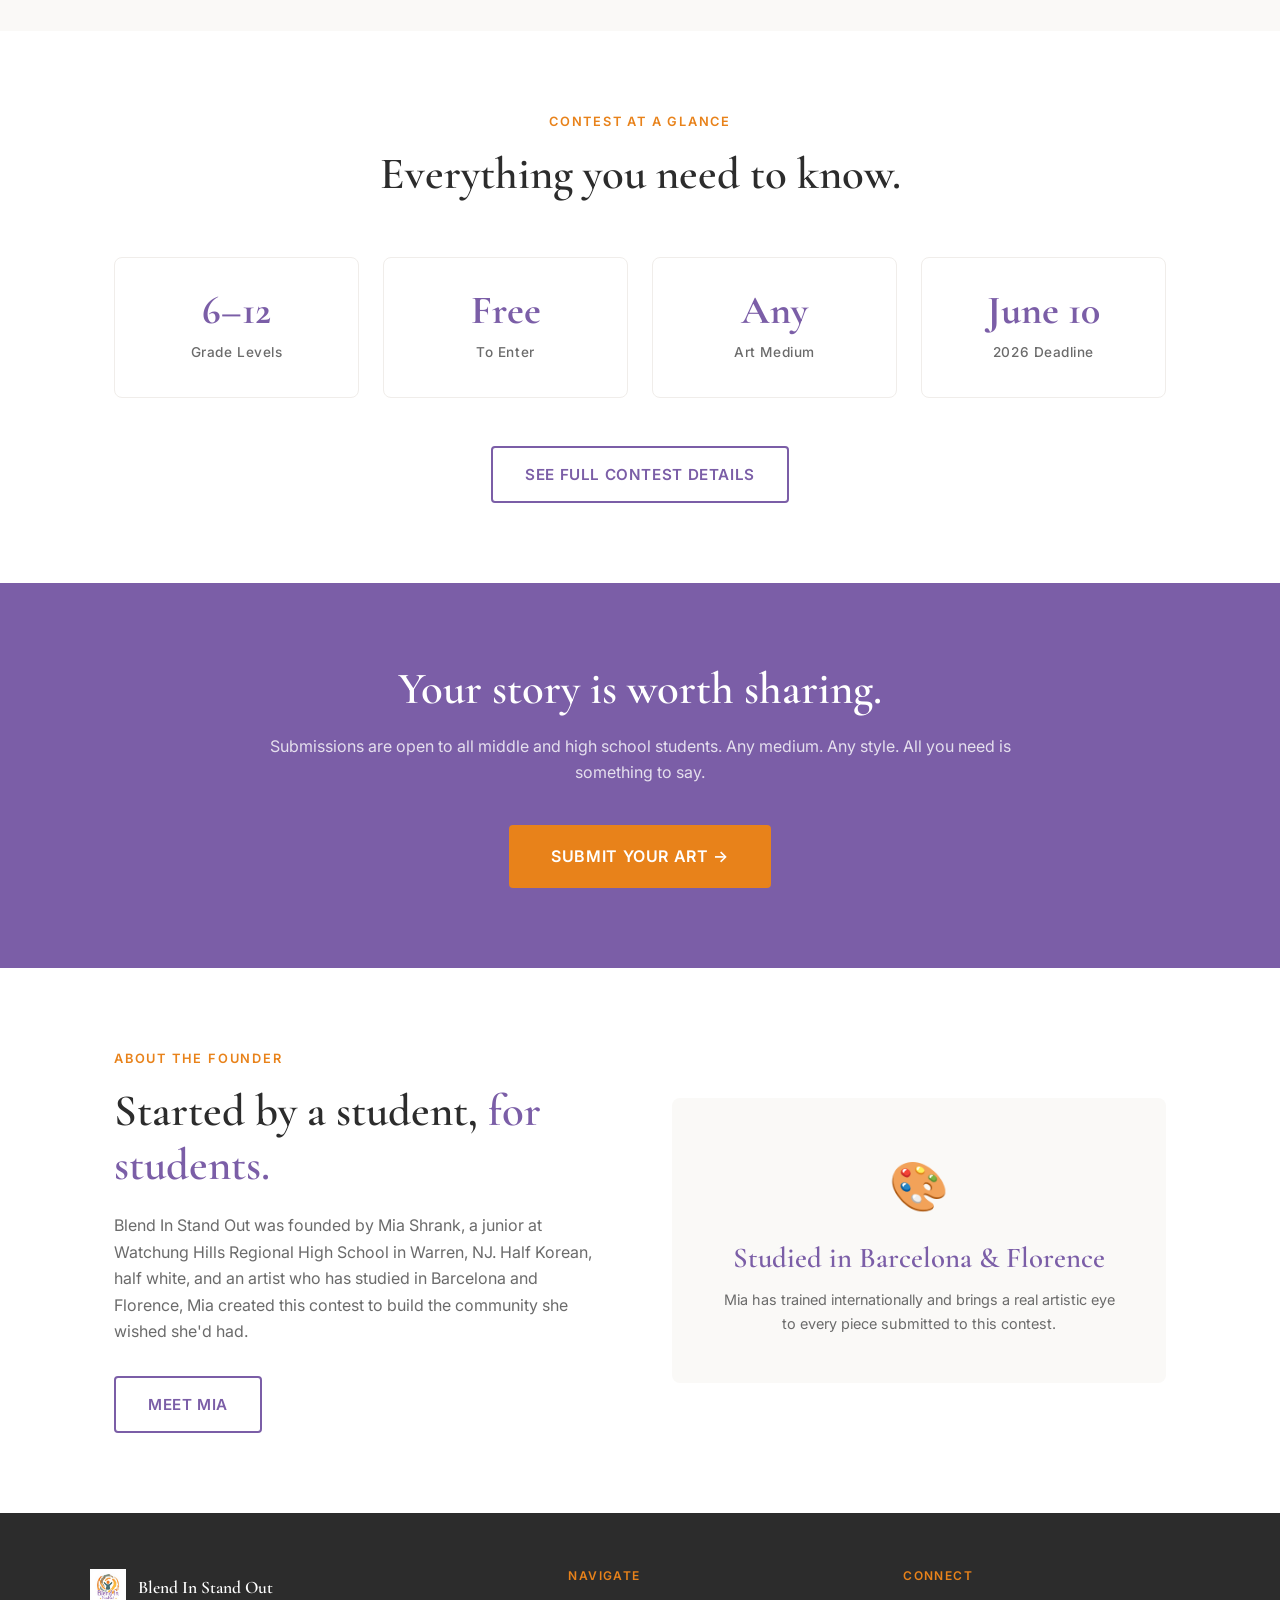
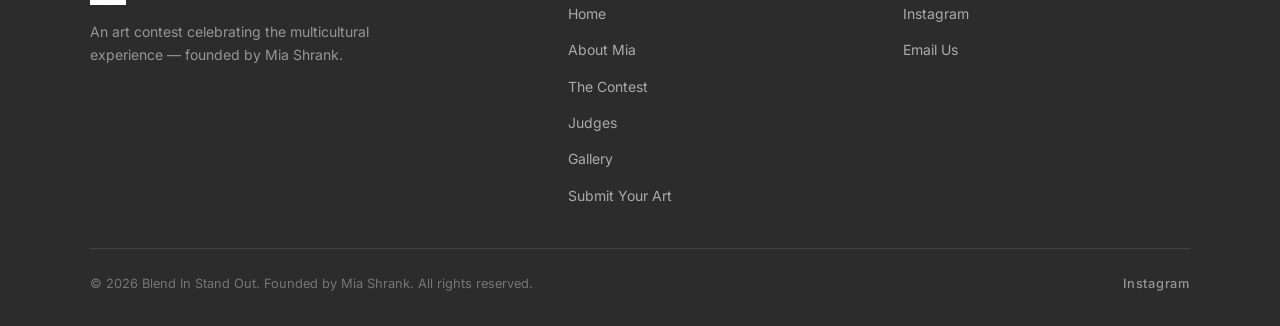
==== commit 2fc21d0b: "Update index.html" ====
--- a/index.html
+++ b/index.html
@@ -68,7 +68,7 @@
             </div>
             <div class="hero__date-item">
               <span class="hero__date-label">Deadline</span>
-              <span class="hero__date-value">June 1, 2026</span>
+              <span class="hero__date-value">June 10, 2026</span>
             </div>
             <div class="hero__date-item">
               <span class="hero__date-label">Winner Announced</span>
@@ -131,7 +131,7 @@
             <span class="snapshot__label">Art Medium</span>
           </div>
           <div class="snapshot__item fade-in fade-in-delay-3">
-            <span class="snapshot__number">June 1</span>
+            <span class="snapshot__number">June 10</span>
             <span class="snapshot__label">2026 Deadline</span>
           </div>
         </div>
@@ -196,8 +196,7 @@
         <div class="footer__col">
           <h4>Connect</h4>
           <ul>
-            <li><a href="#">Instagram</a></li>
-            <li><a href="#">TikTok</a></li>
+            <li><a href="https://www.instagram.com/blendinstandout.art/" target="_blank" rel="noopener noreferrer">Instagram</a></li>
             <li><a href="mailto:blendinstandout.art@gmail.com">Email Us</a></li>
           </ul>
         </div>
@@ -205,8 +204,7 @@
       <div class="footer__bottom">
         <p class="footer__copy">© 2026 Blend In Stand Out. Founded by Mia Shrank. All rights reserved.</p>
         <div class="footer__social">
-          <a href="#">Instagram</a>
-          <a href="#">TikTok</a>
+          <a href="https://www.instagram.com/blendinstandout.art/" target="_blank" rel="noopener noreferrer">Instagram</a>
         </div>
       </div>
     </div>
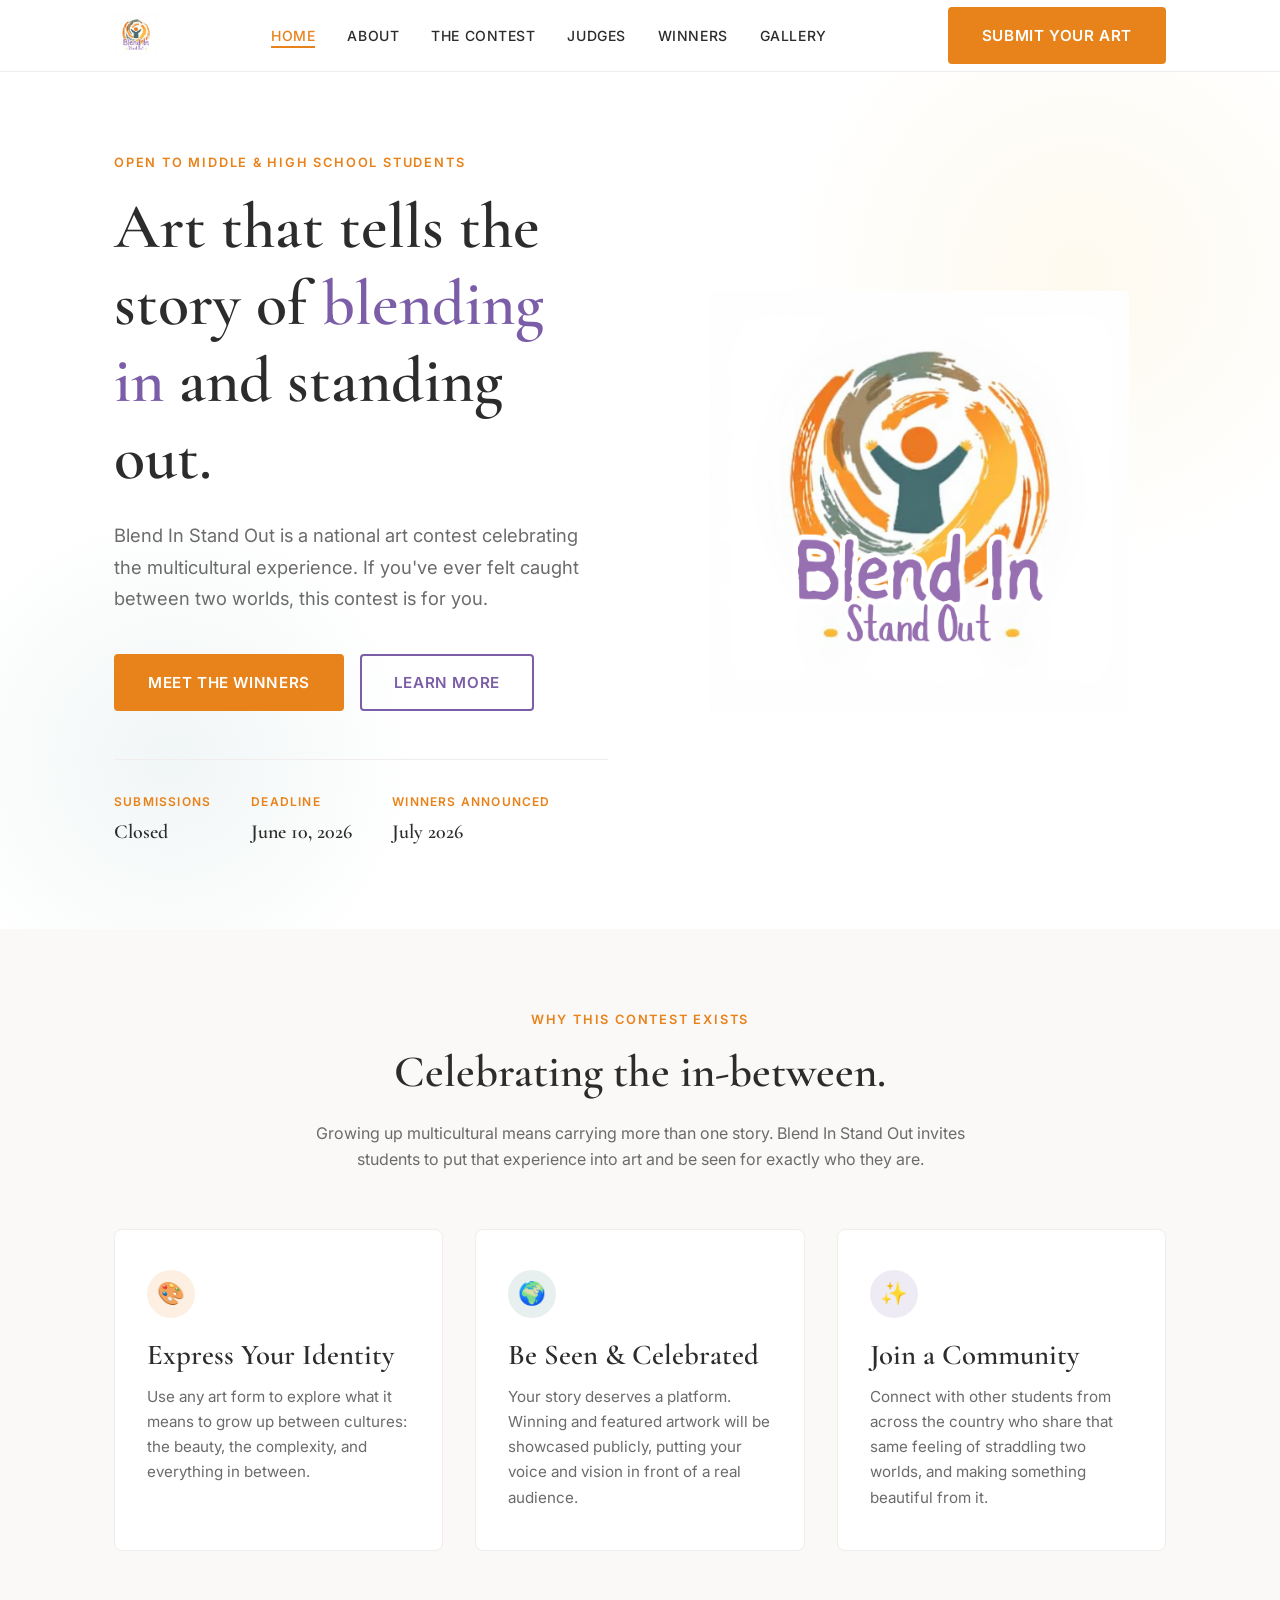
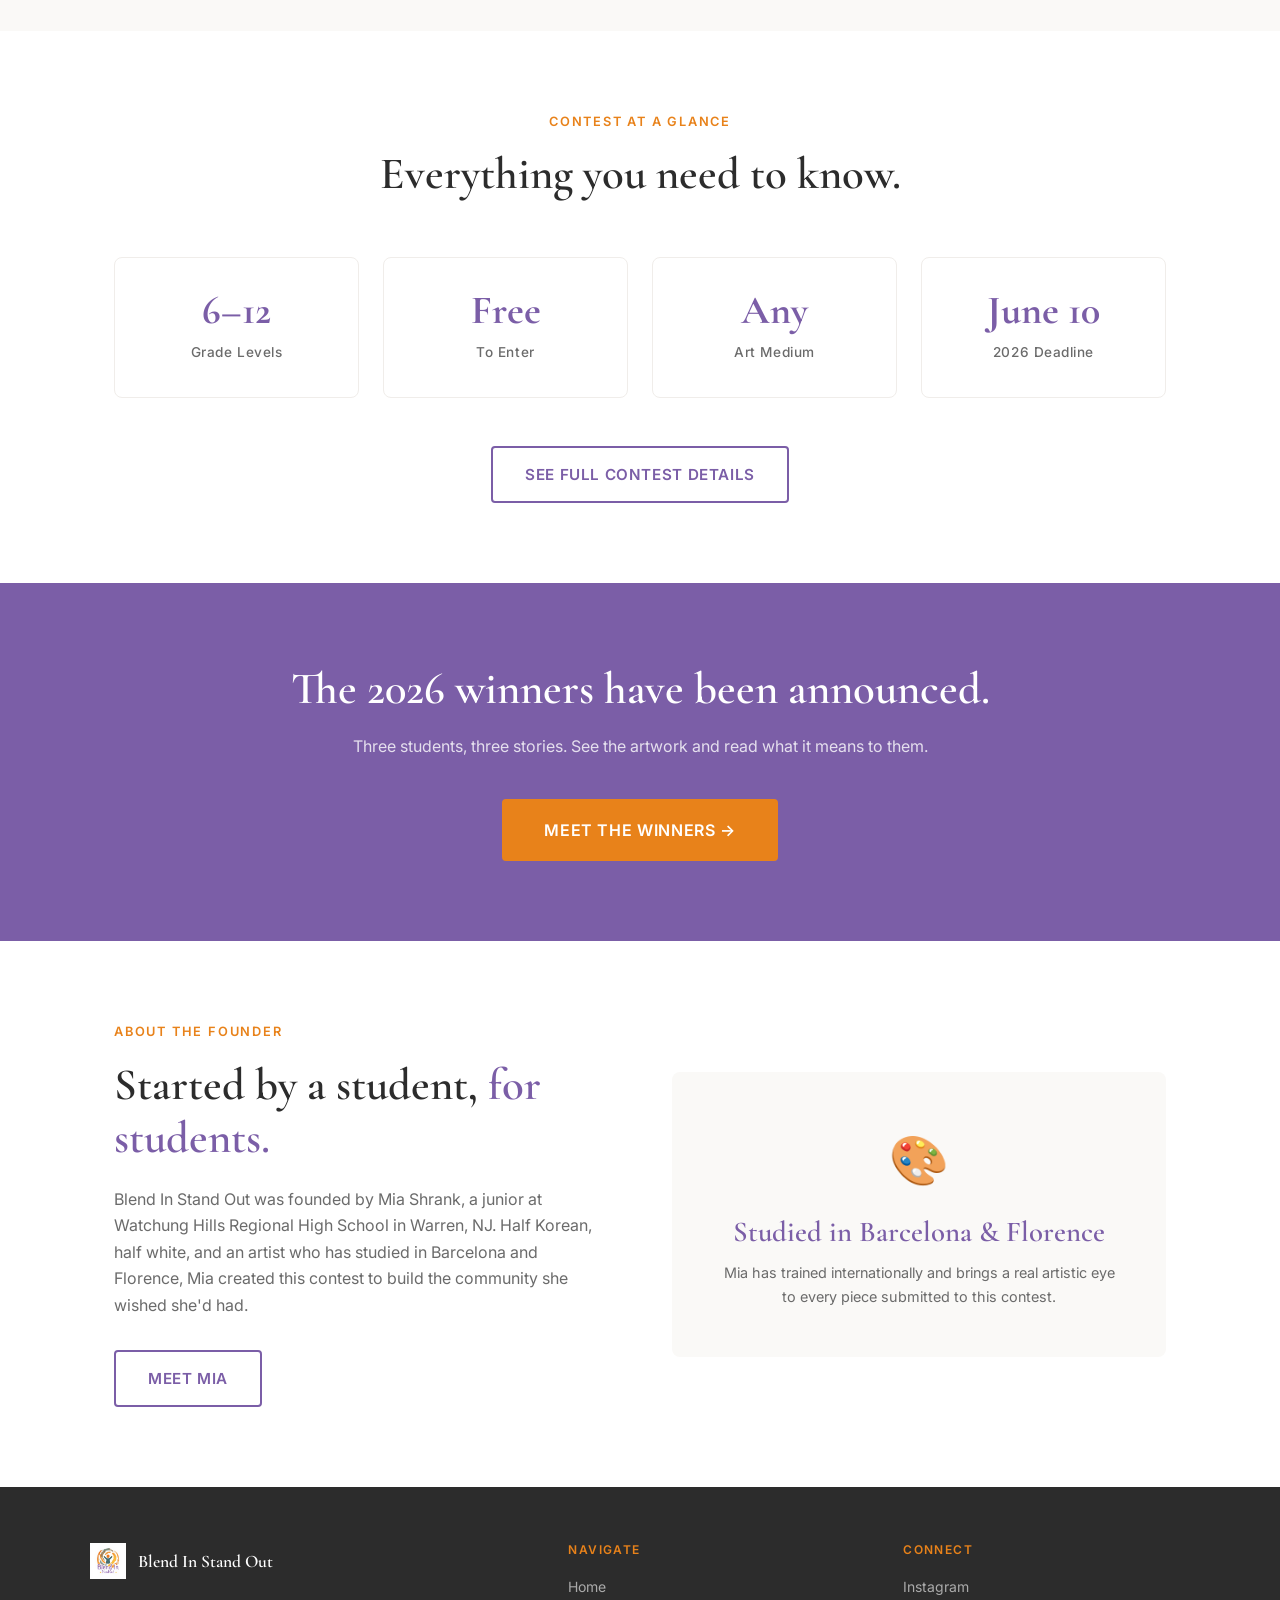
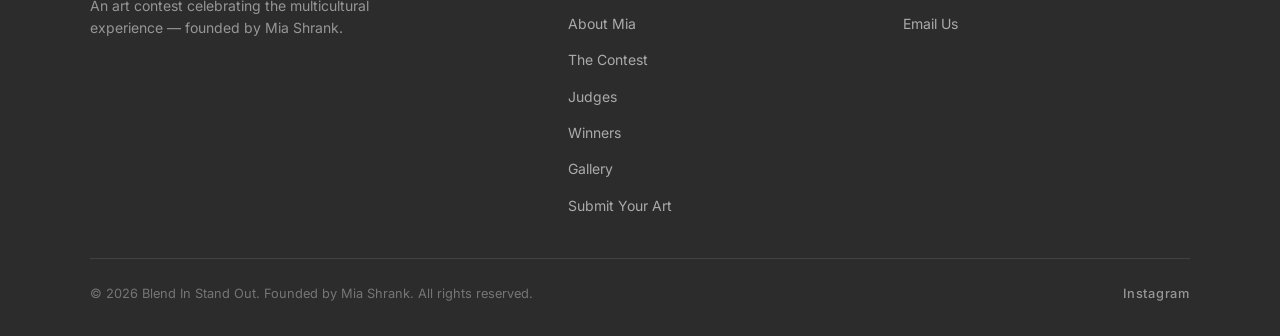
==== commit 0d9cfabf: "Update index.html" ====
--- a/index.html
+++ b/index.html
@@ -25,6 +25,7 @@
         <li><a href="about.html">About</a></li>
         <li><a href="contest.html">The Contest</a></li>
         <li><a href="judges.html">Judges</a></li>
+        <li><a href="winners.html">Winners</a></li>
         <li><a href="gallery.html">Gallery</a></li>
       </ul>
       <a href="submit.html" class="btn btn--primary nav__cta">Submit Your Art</a>
@@ -40,6 +41,7 @@
     <a href="about.html">About</a>
     <a href="contest.html">The Contest</a>
     <a href="judges.html">Judges</a>
+    <a href="winners.html">Winners</a>
     <a href="gallery.html">Gallery</a>
     <a href="submit.html" class="btn btn--primary">Submit Your Art</a>
   </div>
@@ -58,21 +60,21 @@
             Blend In Stand Out is a national art contest celebrating the multicultural experience. If you've ever felt caught between two worlds, this contest is for you.
           </p>
           <div class="hero__actions">
-            <a href="submit.html" class="btn btn--primary">Submit Your Art</a>
+            <a href="winners.html" class="btn btn--primary">Meet the Winners</a>
             <a href="contest.html" class="btn btn--outline">Learn More</a>
           </div>
           <div class="hero__dates">
             <div class="hero__date-item">
-              <span class="hero__date-label">Submissions Open</span>
-              <span class="hero__date-value">April 20, 2026</span>
+              <span class="hero__date-label">Submissions</span>
+              <span class="hero__date-value">Closed</span>
             </div>
             <div class="hero__date-item">
               <span class="hero__date-label">Deadline</span>
               <span class="hero__date-value">June 10, 2026</span>
             </div>
             <div class="hero__date-item">
-              <span class="hero__date-label">Winner Announced</span>
-              <span class="hero__date-value">Late July 2026</span>
+              <span class="hero__date-label">Winners Announced</span>
+              <span class="hero__date-value">July 2026</span>
             </div>
           </div>
         </div>
@@ -144,9 +146,9 @@
     <!-- CTA BANNER -->
     <section class="cta-banner fade-in">
       <div class="container">
-        <h2>Your story is worth sharing.</h2>
-        <p class="wide">Submissions are open to all middle and high school students. Any medium. Any style. All you need is something to say.</p>
-        <a href="submit.html" class="btn btn--primary">Submit Your Art →</a>
+        <h2>The 2026 winners have been announced.</h2>
+        <p class="wide">Three students, three stories. See the artwork and read what it means to them.</p>
+        <a href="winners.html" class="btn btn--primary">Meet the Winners →</a>
       </div>
     </section>
 
@@ -189,6 +191,7 @@
             <li><a href="about.html">About Mia</a></li>
             <li><a href="contest.html">The Contest</a></li>
             <li><a href="judges.html">Judges</a></li>
+            <li><a href="winners.html">Winners</a></li>
             <li><a href="gallery.html">Gallery</a></li>
             <li><a href="submit.html">Submit Your Art</a></li>
           </ul>
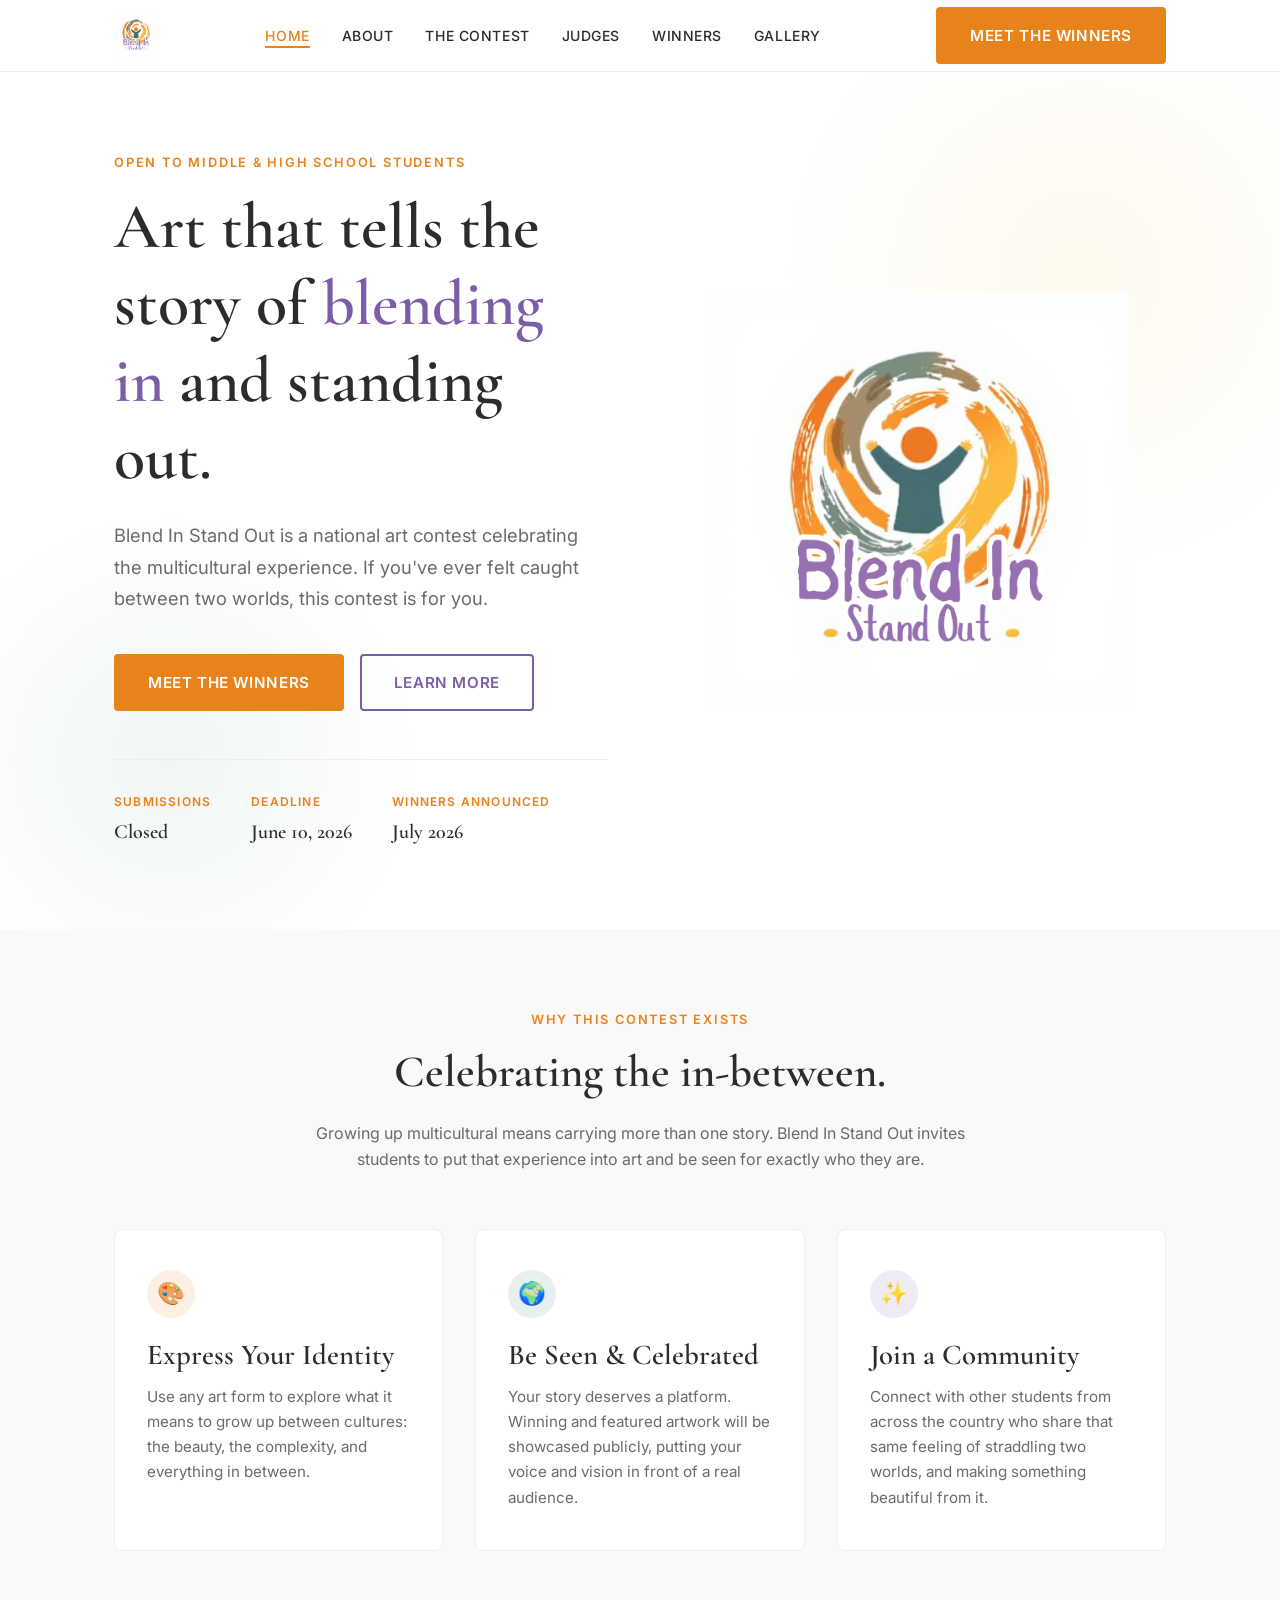
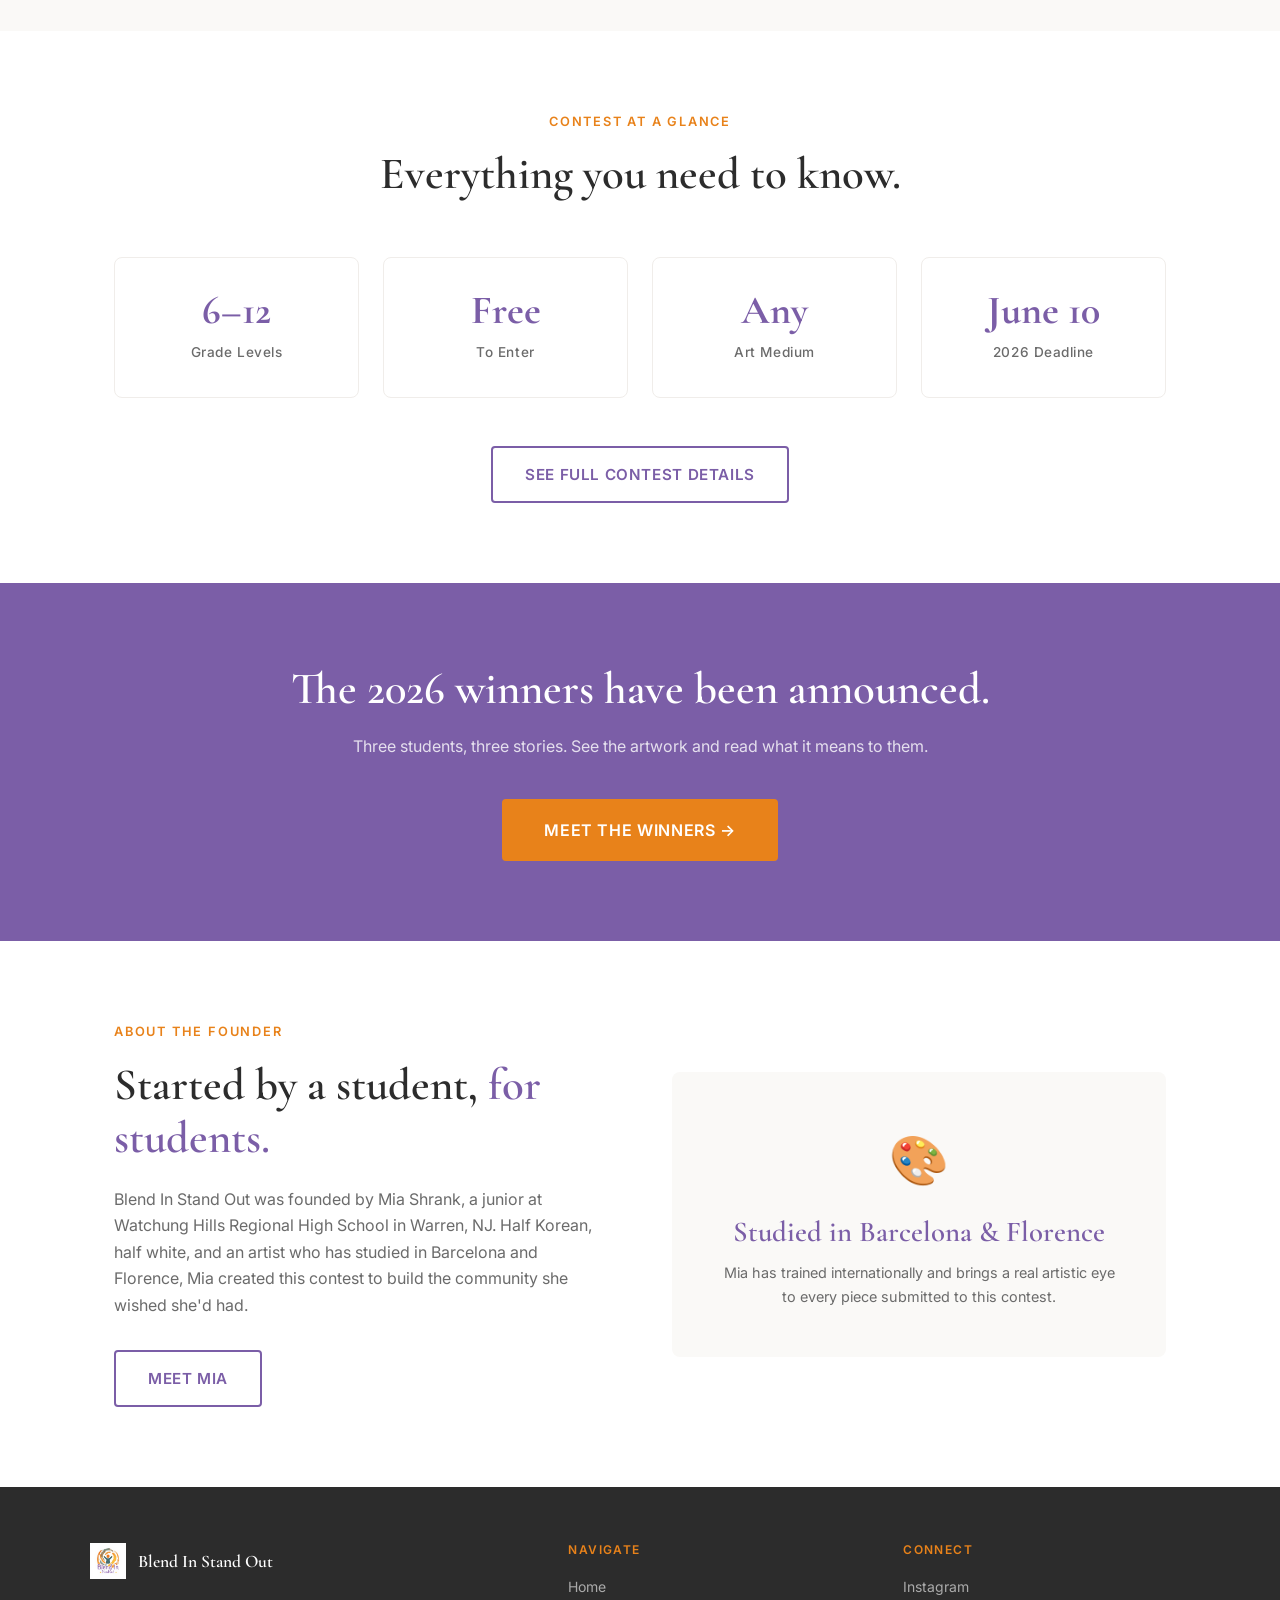
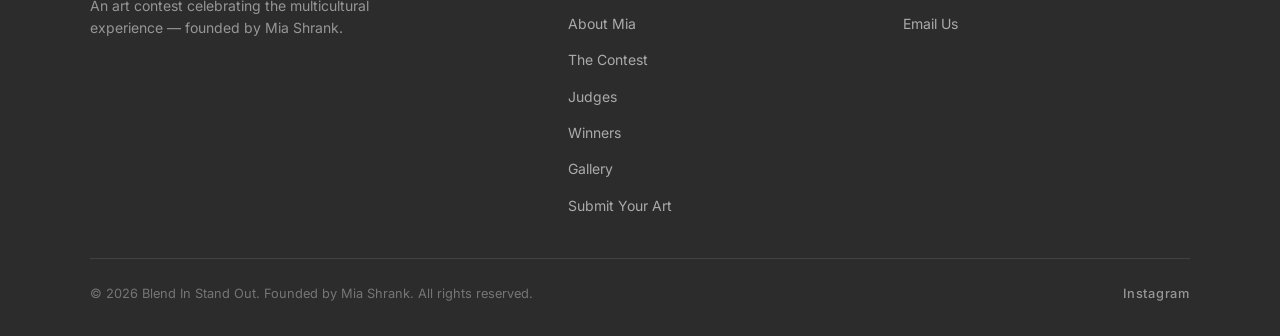
==== commit 2df23361: "Update index.html" ====
--- a/index.html
+++ b/index.html
@@ -28,7 +28,7 @@
         <li><a href="winners.html">Winners</a></li>
         <li><a href="gallery.html">Gallery</a></li>
       </ul>
-      <a href="submit.html" class="btn btn--primary nav__cta">Submit Your Art</a>
+      <a href="winners.html" class="btn btn--primary nav__cta">Meet the Winners</a>
       <button class="nav__hamburger" aria-label="Open menu">
         <span></span><span></span><span></span>
       </button>
@@ -43,7 +43,7 @@
     <a href="judges.html">Judges</a>
     <a href="winners.html">Winners</a>
     <a href="gallery.html">Gallery</a>
-    <a href="submit.html" class="btn btn--primary">Submit Your Art</a>
+    <a href="winners.html" class="btn btn--primary">Meet the Winners</a>
   </div>
 
   <div class="page-content">
--- a/css/style.css
+++ b/css/style.css
@@ -961,6 +961,78 @@
 .gallery-empty__icon { font-size: 3rem; margin-bottom: 24px; }
 .gallery-empty h3 { color: var(--dark); margin-bottom: 12px; }
 .gallery-empty p { margin: 0 auto; max-width: 480px; }
+
+/* =====================================================
+   WINNERS PAGE
+   ===================================================== */
+.winners-hero {
+  background: linear-gradient(135deg, var(--orange) 0%, #a3520d 100%);
+  padding: 80px 24px;
+  text-align: center;
+  color: var(--white);
+}
+.winners-hero h1 { color: var(--white); margin-bottom: 20px; }
+.winners-hero p  { color: rgba(255,255,255,0.85); margin: 0 auto; font-size: 1.1rem; }
+
+.winner-spotlight { padding: 72px 24px; }
+.winner-spotlight--alt { background: var(--off-white); }
+.winner-spotlight__inner {
+  max-width: var(--max-width);
+  margin: 0 auto;
+  display: grid;
+  grid-template-columns: 1fr 1.2fr;
+  gap: 64px;
+  align-items: center;
+}
+.winner-spotlight--reverse .winner-spotlight__inner {
+  grid-template-columns: 1.2fr 1fr;
+}
+.winner-spotlight--reverse .winner-spotlight__image { order: 2; }
+.winner-spotlight__image img {
+  width: 100%;
+  border-radius: 8px;
+  object-fit: cover;
+  box-shadow: 0 12px 40px rgba(0,0,0,0.1);
+}
+.winner-spotlight__badge {
+  display: inline-block;
+  font-size: 0.75rem;
+  font-weight: 600;
+  letter-spacing: 0.1em;
+  text-transform: uppercase;
+  color: var(--white);
+  background: var(--orange);
+  padding: 6px 14px;
+  border-radius: 20px;
+  margin-bottom: 16px;
+}
+.winner-spotlight__name { color: var(--dark); margin-bottom: 6px; }
+.winner-spotlight__meta {
+  font-size: 0.9rem;
+  color: var(--mid-gray);
+  margin-bottom: 24px;
+}
+.winner-spotlight__title {
+  font-family: var(--font-heading);
+  font-style: italic;
+  font-size: 1.4rem;
+  color: var(--purple);
+  margin-bottom: 8px;
+}
+.winner-spotlight__medium {
+  font-size: 0.8rem;
+  font-weight: 600;
+  letter-spacing: 0.06em;
+  text-transform: uppercase;
+  color: var(--teal);
+  margin-bottom: 20px;
+}
+.winner-spotlight__statement {
+  font-size: 1rem;
+  line-height: 1.8;
+  color: var(--mid-gray);
+  max-width: 100%;
+}
 
 /* =====================================================
    FOOTER
@@ -1095,6 +1167,9 @@
   .judges-cards              { grid-template-columns: 1fr; max-width: 400px; margin-left: auto; margin-right: auto; }
   .submit-content__inner     { grid-template-columns: 1fr; }
   .gallery-masonry           { columns: 2; }
+  .winner-spotlight__inner,
+  .winner-spotlight--reverse .winner-spotlight__inner { grid-template-columns: 1fr; gap: 32px; }
+  .winner-spotlight--reverse .winner-spotlight__image { order: 0; }
   .footer__top               { grid-template-columns: 1fr 1fr; }
   .footer__brand             { grid-column: span 2; }
 }
